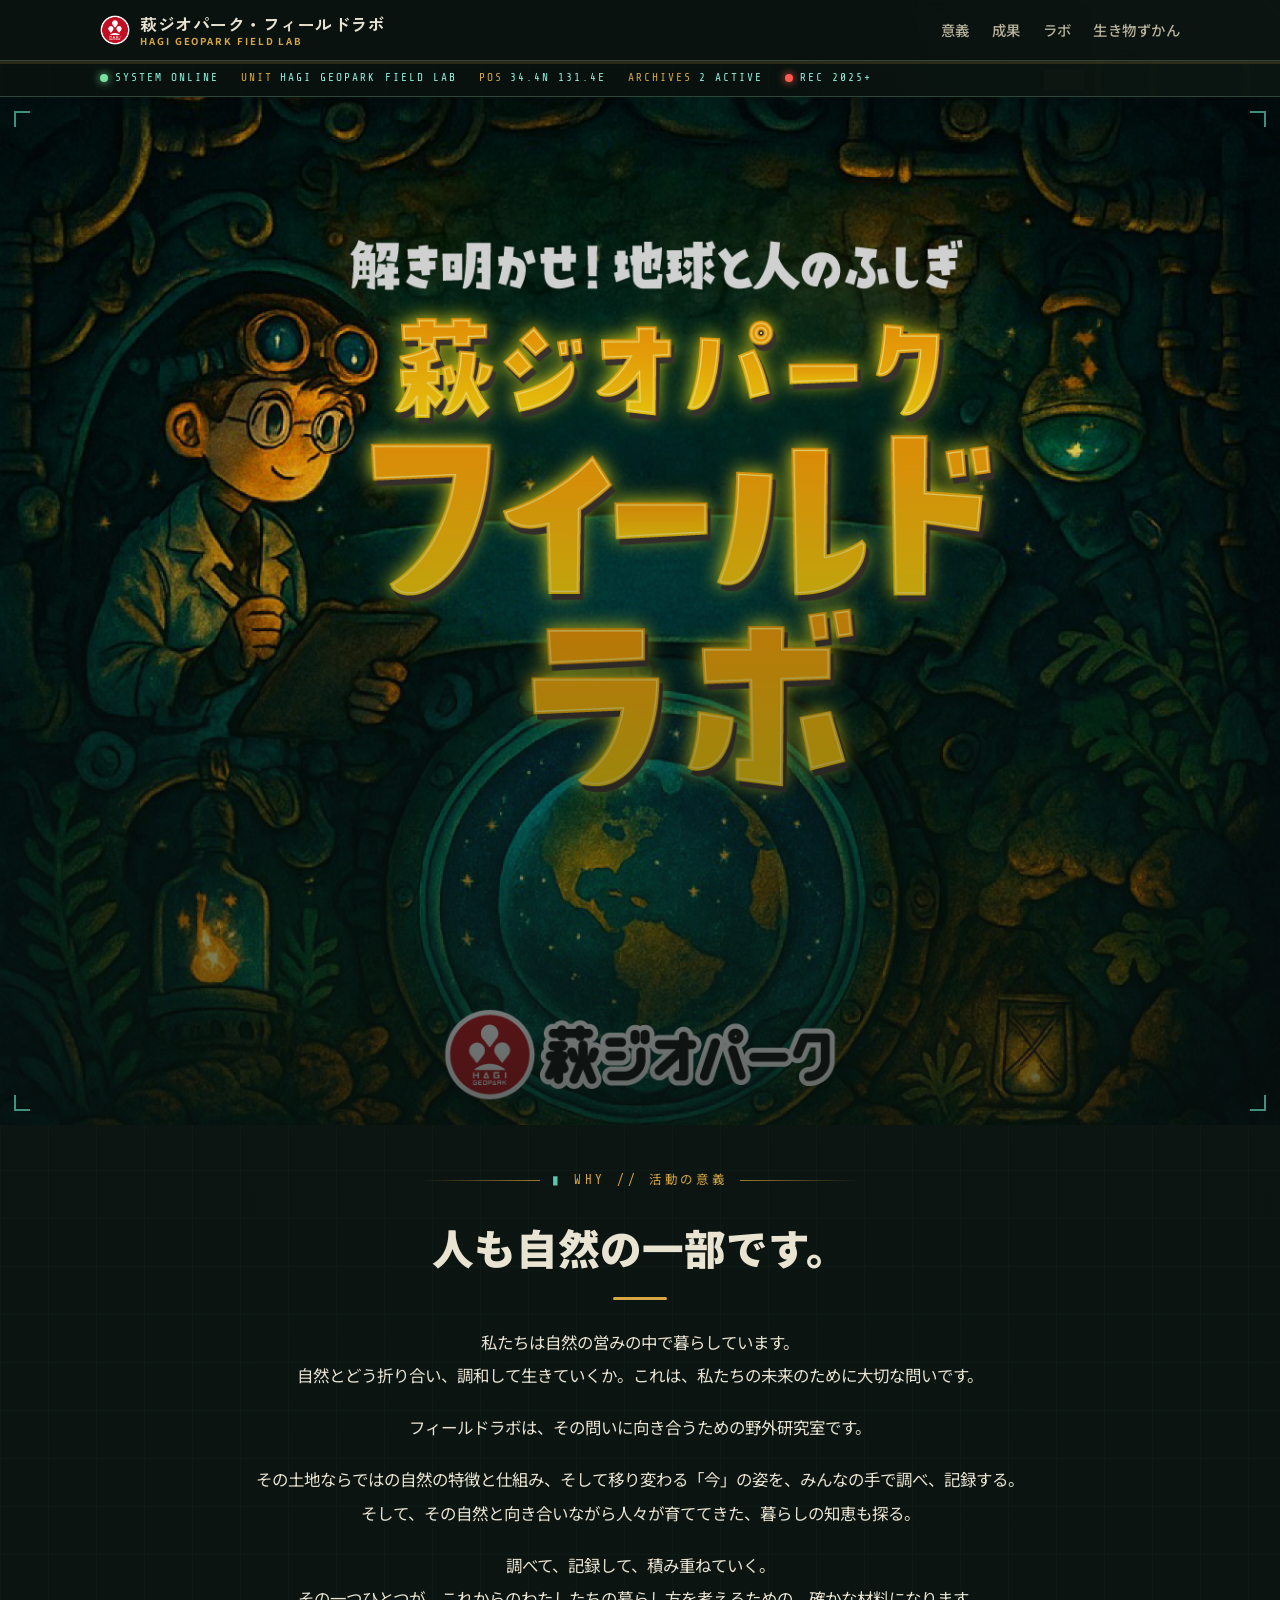
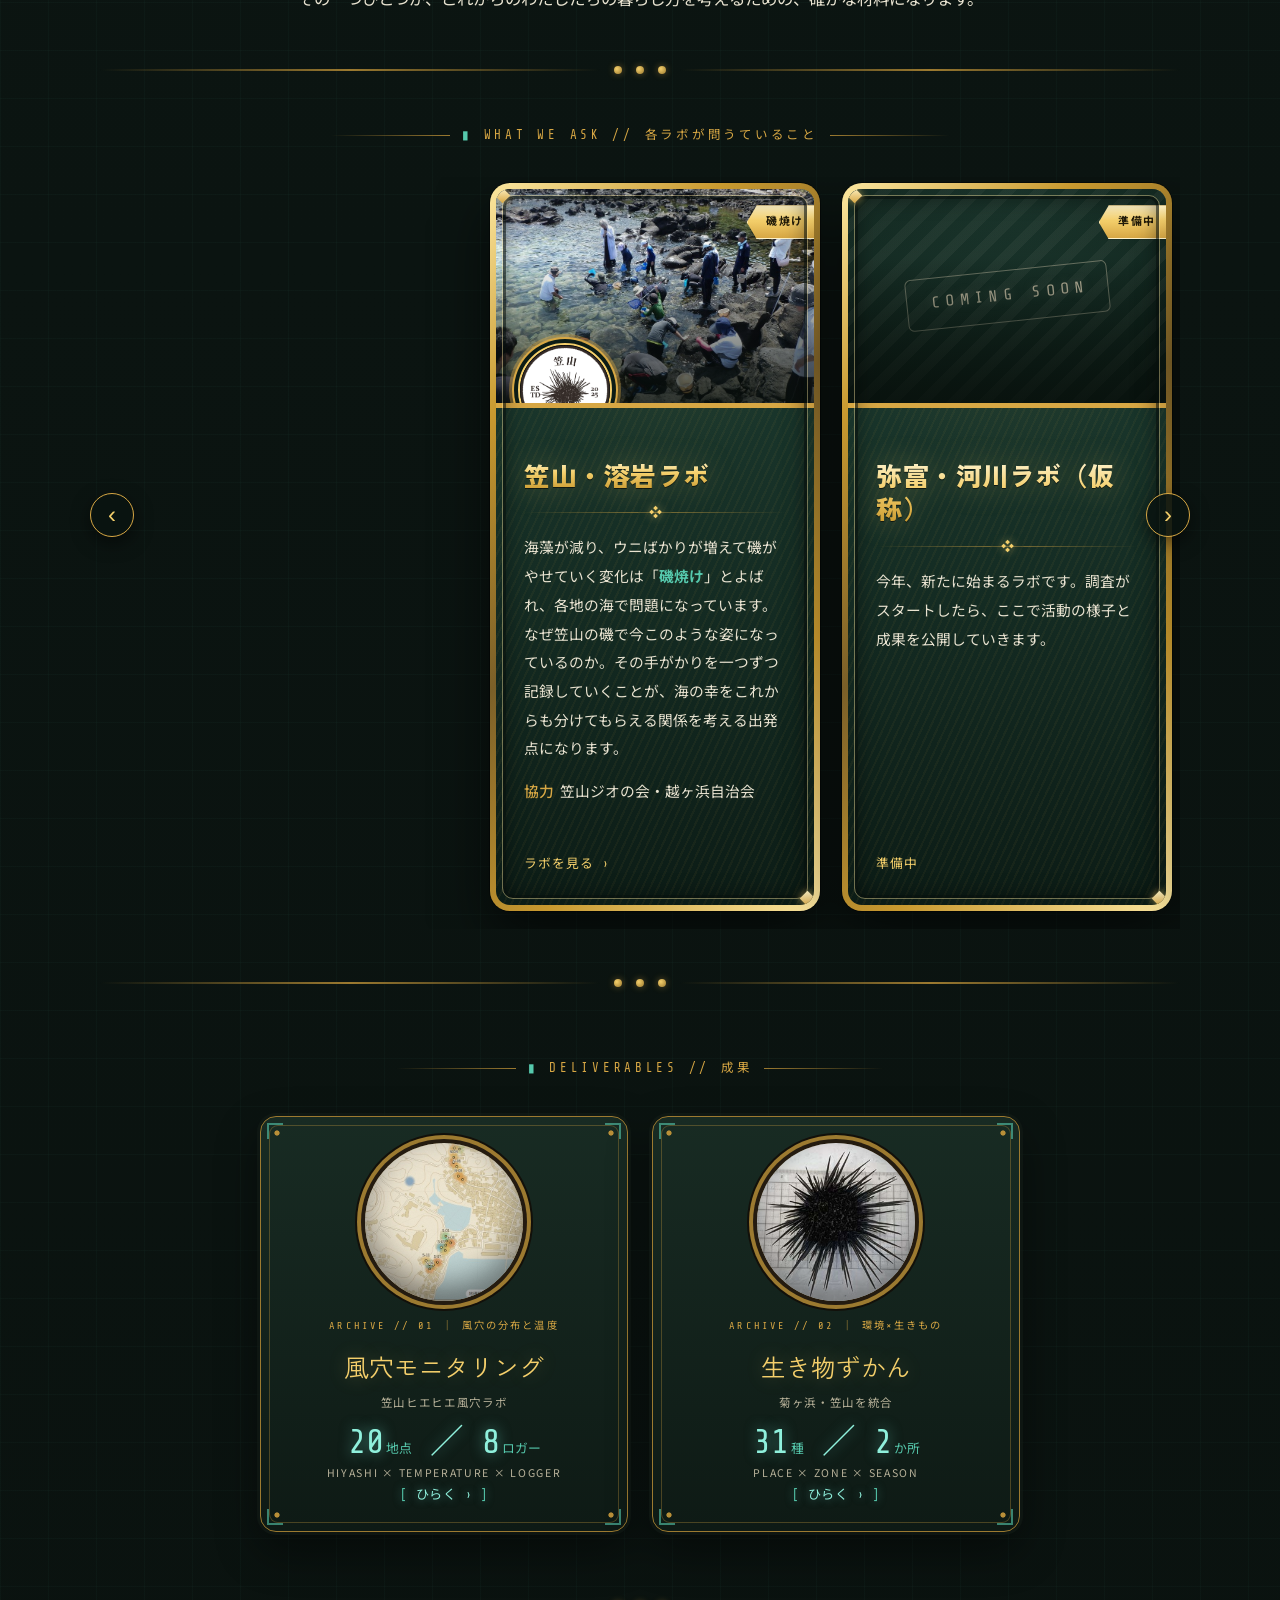
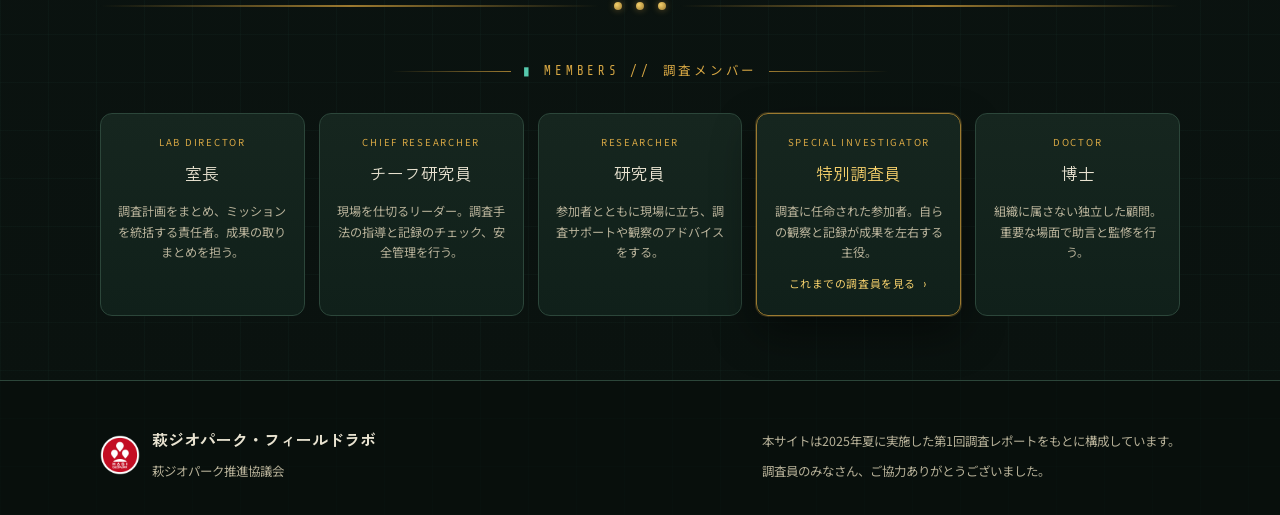
==== index.html @ 7d24ff29 "ラボカードをマウスドラッグでスワイプ可能に - pointerイベントでドラッグスクロール実装（タッチはネイティブのまま） - ドラッグ中はスナップを切りカーソルに追従、離すと近いカードに吸着 - ド" ====
<!DOCTYPE html>
<html lang="ja">
<head>
<meta charset="UTF-8">
<meta name="viewport" content="width=device-width, initial-scale=1">
<title>萩ジオパーク・フィールドラボ｜解き明かせ！地球と人のふしぎ</title>
<meta name="description" content="人も自然の一部。地域ごとの自然の特徴と仕組み、今の姿を、みんなの手で調べ記録する野外研究室です。風穴マップ、ロガーのモニタリンググラフ、菊ヶ浜と笠山を統合した生き物ずかんを公開しています。">
<link rel="icon" href="assets/img/logo_hggp.png">
<link rel="preconnect" href="https://fonts.googleapis.com">
<link rel="preconnect" href="https://fonts.gstatic.com" crossorigin>
<link href="https://fonts.googleapis.com/css2?family=Noto+Sans+JP:wght@400;500;700&family=Zen+Kaku+Gothic+New:wght@500;700;900&display=swap" rel="stylesheet">
<link rel="stylesheet" href="assets/css/style.css?v=11">
</head>
<body>

<!-- nav -->
<header class="nav">
  <div class="wrap nav__in">
    <a class="nav__brand" href="index.html">
      <img src="assets/img/logo_hggp.png" alt="萩ジオパーク">
      <span>萩ジオパーク・フィールドラボ<small>HAGI GEOPARK FIELD LAB</small></span>
    </a>
    <button class="nav__toggle" aria-label="メニュー">≡</button>
    <nav class="nav__links">
      <a href="#vision">意義</a>
      <a href="#deliverables">成果</a>
      <a href="#why-labs">ラボ</a>
      <a href="zukan.html">生き物ずかん</a>
    </nav>
  </div>
</header>

<div class="sysbar"><div class="wrap">
  <span class="f"><span class="led"></span><span class="v">SYSTEM ONLINE</span></span>
  <span class="f"><span class="k">UNIT</span><span class="v">HAGI GEOPARK FIELD LAB</span></span>
  <span class="f"><span class="k">POS</span><span class="v">34.4N 131.4E</span></span>
  <span class="f"><span class="k">ARCHIVES</span><span class="v">2 ACTIVE</span></span>
  <span class="f"><span class="led red"></span><span class="v">REC 2025+</span></span>
</div></div>

<!-- hero -->
<div class="hero">
  <img class="hero__img" src="assets/img/hero.jpg" alt="萩ジオパーク・フィールドラボ 解き明かせ！地球と人のふしぎ">
</div>

<!-- 活動意義 -->
<section id="vision" class="tight">
  <div class="wrap narrow center">
    <div class="kicker"><span>WHY // 活動の意義</span></div>
    <h2 class="vision-lead">人も自然の一部です。</h2>
    <div class="vision-body reveal">
      <p>私たちは自然の営みの中で暮らしています。<br>自然とどう折り合い、調和して生きていくか。これは、私たちの未来のために大切な問いです。</p>
      <p>フィールドラボは、その問いに向き合うための野外研究室です。</p>
      <p>その土地ならではの自然の特徴と仕組み、そして移り変わる「今」の姿を、みんなの手で調べ、記録する。<br>そして、その自然と向き合いながら人々が育ててきた、暮らしの知恵も探る。</p>
      <p>調べて、記録して、積み重ねていく。<br>その一つひとつが、これからのわたしたちの暮らし方を考えるための、確かな材料になります。</p>
    </div>
  </div>
</section>

<div class="wrap"><div class="rivets"><i></i><i></i><i></i></div></div>

<!-- 各ラボが問うていること -->
<section id="why-labs" class="tight">
  <div class="wrap center">
    <div class="kicker"><span>WHAT WE ASK // 各ラボが問うていること</span></div>
  </div>
  <div class="wrap" style="margin-top:30px">
    <div class="why-slider">
      <button class="why-slider__btn why-slider__btn--prev" type="button" aria-label="前のラボへ">‹</button>
      <div class="why-grid">

      <a class="why-card reveal" href="labs/fuketsu/">
        <span class="why-card__frame" aria-hidden="true"></span>
        <div class="why-card__ph"><img src="assets/img/zukan/fuketsu_survey.jpg" alt="越ヶ浜の集落を歩いて風穴を調べる調査員たち"><span class="why-card__ribbon">エネルギー</span><span class="why-card__emblem"><img src="assets/img/zukan/fuketsu_emblem.jpg" alt="" aria-hidden="true"></span></div>
        <div class="why-card__body">
          <div class="why-card__lab">笠山・風穴ラボ</div>
          <span class="why-card__rule" aria-hidden="true"></span>
          <p>機械や電気に頼れば便利ですが、この土地には、電気を使わずに涼をとってきた知恵が今も残っています。風穴の冷気をどう暮らしに生かせるか。それは、<b>エネルギーとの付き合い方</b>をこれから考えていくうえでの、小さなヒントになるかもしれません。</p>
          <div class="why-card__partners"><b>協力</b>笠山ジオの会・越ヶ浜自治会</div>
          <span class="why-card__go">ラボを見る ›</span>
        </div>
      </a>

      <a class="why-card reveal" href="labs/sunahama/">
        <span class="why-card__frame" aria-hidden="true"></span>
        <div class="why-card__ph"><img src="assets/img/zukan/sunahama_survey.jpg" alt="夕暮れの菊ヶ浜で生き物をさがす調査員たち"><span class="why-card__ribbon">砂浜の変化</span><span class="why-card__emblem"><img src="assets/img/zukan/sunahama_emblem.jpg" alt="" aria-hidden="true"></span></div>
        <div class="why-card__body">
          <div class="why-card__lab">菊ヶ浜・砂浜ラボ</div>
          <span class="why-card__rule" aria-hidden="true"></span>
          <p>全国の海辺では、<b>砂浜が少しずつやせていく</b>変化が知られています。その背景には、気候の変化だけでなく、川の上流の開発や土地の使い方など、大地と人の関わり方も関係しています。菊ヶ浜の「今」を記録しておくことは、これからの変化に気づき、この浜を未来に引きつぐための、確かな出発点になります。</p>
          <div class="why-card__partners"><b>協力</b>萩ジオツーリズム協会</div>
          <span class="why-card__go">ラボを見る ›</span>
        </div>
      </a>

      <a class="why-card reveal" href="labs/yougan/">
        <span class="why-card__frame" aria-hidden="true"></span>
        <div class="why-card__ph"><img src="assets/img/zukan/yougan_survey.jpg" alt="笠山・虎ヶ崎の溶岩の磯で生き物をさがす調査員たち"><span class="why-card__ribbon">磯焼け</span><span class="why-card__emblem"><img src="assets/img/zukan/yougan_emblem.jpg" alt="" aria-hidden="true"></span></div>
        <div class="why-card__body">
          <div class="why-card__lab">笠山・溶岩ラボ</div>
          <span class="why-card__rule" aria-hidden="true"></span>
          <p>海藻が減り、ウニばかりが増えて磯がやせていく変化は「<b>磯焼け</b>」とよばれ、各地の海で問題になっています。なぜ笠山の磯で今このような姿になっているのか。その手がかりを一つずつ記録していくことが、海の幸をこれからも分けてもらえる関係を考える出発点になります。</p>
          <div class="why-card__partners"><b>協力</b>笠山ジオの会・越ヶ浜自治会</div>
          <span class="why-card__go">ラボを見る ›</span>
        </div>
      </a>

      <div class="why-card why-card--soon reveal">
        <span class="why-card__frame" aria-hidden="true"></span>
        <div class="why-card__ph why-card__ph--soon"><span class="soon-mark">COMING SOON</span><span class="why-card__ribbon why-card__ribbon--soon">準備中</span></div>
        <div class="why-card__body">
          <div class="why-card__lab">弥富・河川ラボ（仮称）</div>
          <span class="why-card__rule" aria-hidden="true"></span>
          <p>今年、新たに始まるラボです。調査がスタートしたら、ここで活動の様子と成果を公開していきます。</p>
          <span class="why-card__go why-card__go--soon">準備中</span>
        </div>
      </div>

      <div class="why-card why-card--soon reveal">
        <span class="why-card__frame" aria-hidden="true"></span>
        <div class="why-card__ph why-card__ph--soon"><span class="soon-mark">COMING SOON</span><span class="why-card__ribbon why-card__ribbon--soon">準備中</span></div>
        <div class="why-card__body">
          <div class="why-card__lab">奈古・ウニラボ</div>
          <span class="why-card__rule" aria-hidden="true"></span>
          <p>今年、新たに始まるラボです。調査がスタートしたら、ここで活動の様子と成果を公開していきます。</p>
          <span class="why-card__go why-card__go--soon">準備中</span>
        </div>
      </div>

      </div>
      <button class="why-slider__btn why-slider__btn--next" type="button" aria-label="次のラボへ">›</button>
    </div>
  </div>
</section>

<div class="wrap"><div class="rivets"><i></i><i></i><i></i></div></div>

<!-- 成果（3つ） -->
<section id="deliverables">
  <div class="wrap center">
    <div class="kicker"><span>DELIVERABLES // 成果</span></div>
  </div>
  <div class="wrap" style="margin-top:36px">
    <div class="archive-grid">

      <a class="archive reveal" href="labs/fuketsu/index.html#maps">
        <div class="archive__ph"><div class="porthole porthole--riv"><img src="assets/img/zukan/fuketsu_map_thumb.jpg" alt="笠山・風穴モニタリング"></div></div>
        <div class="archive__tag">ARCHIVE // 01 ｜ 風穴の分布と温度</div>
        <div class="archive__title">風穴モニタリング</div>
        <div class="archive__type">笠山ヒエヒエ風穴ラボ</div>
        <div class="archive__readout">20<small>地点</small> ／ 8<small>ロガー</small></div>
        <div class="archive__unit">HIYASHI × TEMPERATURE × LOGGER</div>
        <span class="archive__go">ひらく ›</span>
      </a>

      <a class="archive reveal" href="zukan.html">
        <div class="archive__ph"><div class="porthole porthole--riv"><img src="assets/img/zukan/yougan_sp_murasakiuni.jpg" alt="生き物ずかん"></div></div>
        <div class="archive__tag">ARCHIVE // 02 ｜ 環境×生きもの</div>
        <div class="archive__title">生き物ずかん</div>
        <div class="archive__type">菊ヶ浜・笠山を統合</div>
        <div class="archive__readout">31<small>種</small> ／ 2<small>か所</small></div>
        <div class="archive__unit">PLACE × ZONE × SEASON</div>
        <span class="archive__go">ひらく ›</span>
      </a>

    </div>
  </div>
</section>

<div class="wrap"><div class="rivets"><i></i><i></i><i></i></div></div>

<!-- 調査メンバー -->
<section id="members" class="tight">
  <div class="wrap center">
    <div class="kicker"><span>MEMBERS // 調査メンバー</span></div>
  </div>
  <div class="wrap" style="margin-top:30px">
    <div class="role-grid">
      <div class="role reveal"><div class="role__en">Lab Director</div><div class="role__jp">室長</div><p class="role__desc">調査計画をまとめ、ミッションを統括する責任者。成果の取りまとめを担う。</p></div>
      <div class="role reveal"><div class="role__en">Chief Researcher</div><div class="role__jp">チーフ研究員</div><p class="role__desc">現場を仕切るリーダー。調査手法の指導と記録のチェック、安全管理を行う。</p></div>
      <div class="role reveal"><div class="role__en">Researcher</div><div class="role__jp">研究員</div><p class="role__desc">参加者とともに現場に立ち、調査サポートや観察のアドバイスをする。</p></div>
      <div class="role is-star reveal" id="roleStar" tabindex="0" role="button" aria-haspopup="dialog"><div class="role__en">Special Investigator</div><div class="role__jp">特別調査員</div><p class="role__desc">調査に任命された参加者。自らの観察と記録が成果を左右する主役。</p><span class="role__more">これまでの調査員を見る ›</span></div>
      <div class="role reveal"><div class="role__en">Doctor</div><div class="role__jp">博士</div><p class="role__desc">組織に属さない独立した顧問。重要な場面で助言と監修を行う。</p></div>
    </div>
  </div>
</section>

<!-- footer -->
<footer class="foot">
  <div class="wrap foot__in">
    <div class="foot__brand">
      <img src="assets/img/logo_hggp.png" alt="萩ジオパーク">
      <div>
        <b>萩ジオパーク・フィールドラボ</b><br>
        <small>萩ジオパーク推進協議会</small>
      </div>
    </div>
    <div>
      <small>
        本サイトは2025年夏に実施した第1回調査レポートをもとに構成しています。<br>
        調査員のみなさん、ご協力ありがとうございました。
      </small>
    </div>
  </div>
</footer>

<!-- これまでの特別調査員 -->
<div class="roster-modal" id="rosterModal" hidden>
  <div class="roster-modal__box" role="dialog" aria-label="これまでの特別調査員">
    <button class="roster-modal__x" aria-label="閉じる">&times;</button>
    <div class="roster-modal__head">
      <div class="roster-modal__eyebrow">SPECIAL INVESTIGATORS</div>
      <h3>これまでの特別調査員</h3>
      <p>現場で手を動かし、自分の目で記録をつくってくれたみなさんです。</p>
    </div>
    <div class="roster-modal__body">
      <div class="rgrp">
        <div class="rgrp__t">菊ヶ浜・砂浜ラボ<span>2025.7.26</span></div>
        <p>中村寛恵・中村進二・中村怜愛・中村美翔・藤原由紀・藤原壮啓・村田沙織・村田紬・荒川薫・荒川宗史朗</p>
      </div>
      <div class="rgrp">
        <div class="rgrp__t">笠山・溶岩ラボ<span>2025.8.3</span></div>
        <p>田中豊・田中かおり・田中陸都・吉光宣文・吉光則文・新宅洋平・新宅佑晟・稲倉優衣・稲倉晴香・福井美穂・福井結月・村木勝善・村木羽澄・三戸達・三戸彩生</p>
      </div>
      <div class="rgrp">
        <div class="rgrp__t">笠山・風穴ラボ<span>2025.8.9</span></div>
        <p>綿部新・綿部未央・前田杏子・前田侑花・六車絵美・六車玄丞・六車慶士・八波敬子・八波杏奈・井本貴子・近下由佳・鈴木良博</p>
      </div>
      <p class="roster-modal__note">敬称略 ／ のべ37名</p>
    </div>
  </div>
</div>

<script src="assets/js/main.js?v=12"></script>
</body>
</html>
---- assets/css/style.css ----
/* =========================================================
   萩ジオパーク・フィールドラボ  design system
   二層構造: 暗い緑青のスチームパンク外殻 × 明るい野帳のデータ面
   ========================================================= */

@import url('https://fonts.googleapis.com/css2?family=Share+Tech+Mono&family=Zen+Kaku+Gothic+New:wght@500;700;900&display=swap');

:root{
  /* shell (dark, atmosphere) */
  --ink:        #0c1613;
  --ink-2:      #10201a;
  --panel:      #16261f;
  --panel-2:    #1d3229;
  --line:       #2c463a;
  --teal:       #2f8d78;
  --teal-glow:  #56c9ad;

  /* brass / gold */
  --brass:      #d7a744;
  --brass-hi:   #f4cf6b;
  --brass-dim:  #9c7a30;

  /* parchment (data surfaces) */
  --paper:      #f4ecd6;
  --paper-2:    #efe4c8;
  --paper-line: #ddceac;
  --paper-ink:  #302a20;
  --paper-sub:  #6a5f47;

  /* brand */
  --red:        #c30d23;

  /* text on dark */
  --fg:         #e9e3d1;
  --fg-dim:     #b7b199;

  --maxw: 1080px;
  --radius: 14px;
  --shadow: 0 18px 44px rgba(0,0,0,.45);

  /* 明朝は使わない（固い印象になるため全面禁止）。見出しもゴシックで統一 */
  --serif: "Zen Kaku Gothic New", "Noto Sans JP", sans-serif;
  --sans:  "Noto Sans JP", system-ui, sans-serif;
  --mono:  "Share Tech Mono", "Noto Sans JP", monospace;

  /* phosphor / instrument glow */
  --cyan:      #56c9ad;
  --cyan-hi:   #8ff0dc;
  --cyan-glow: rgba(111,230,214,.55);
  --brass-line:#6a5426;
}

*{ box-sizing:border-box; }
html{ scroll-behavior:smooth; -webkit-text-size-adjust:100%; }
body{
  margin:0;
  font-family:var(--sans);
  color:var(--fg);
  line-height:1.85;
  position:relative;
  background:
    radial-gradient(1200px 700px at 15% -10%, #1a3128 0%, transparent 60%),
    radial-gradient(1000px 600px at 100% 0%, #14261e 0%, transparent 55%),
    repeating-linear-gradient(0deg,  rgba(86,201,173,.03) 0 1px, transparent 1px 48px),
    repeating-linear-gradient(90deg, rgba(86,201,173,.03) 0 1px, transparent 1px 48px),
    linear-gradient(180deg, #0c1613 0%, #0a120f 100%);
  min-height:100vh;
}
/* vignette (behind content) */
body::before{
  content:""; position:fixed; inset:0; z-index:-1; pointer-events:none;
  background:radial-gradient(120% 90% at 50% 38%, transparent 56%, rgba(4,8,6,.62) 100%);
}
/* faint engraved gear, top-right */
body::after{
  content:""; position:fixed; top:-90px; right:-90px; width:340px; height:340px; z-index:-1; pointer-events:none;
  opacity:.06;
  background:url("data:image/svg+xml;utf8,<svg xmlns='http://www.w3.org/2000/svg' viewBox='0 0 100 100'><g fill='none' stroke='%23d7a744' stroke-width='2'><circle cx='50' cy='50' r='30'/><circle cx='50' cy='50' r='14'/></g><g fill='%23d7a744'><rect x='47' y='4' width='6' height='12'/><rect x='47' y='84' width='6' height='12'/><rect x='4' y='47' width='12' height='6'/><rect x='84' y='47' width='12' height='6'/><rect x='16' y='16' width='6' height='12' transform='rotate(45 19 22)'/><rect x='78' y='72' width='6' height='12' transform='rotate(45 81 78)'/><rect x='72' y='16' width='6' height='12' transform='rotate(-45 75 22)'/><rect x='16' y='72' width='6' height='12' transform='rotate(-45 19 78)'/></g></svg>") no-repeat center/contain;
}
img{ max-width:100%; height:auto; display:block; }
a{ color:var(--brass-hi); text-decoration:none; }
a:hover{ color:var(--brass); }

.wrap{ width:min(100% - 40px, var(--maxw)); margin-inline:auto; }
.narrow{ --maxw:820px; }

/* ---------- brass rule / motif ---------- */
.rule{
  height:2px; border:0; margin:0;
  background:linear-gradient(90deg, transparent, var(--brass-dim), var(--brass), var(--brass-dim), transparent);
  opacity:.6;
}

/* ================= top nav ================= */
.nav{
  position:sticky; top:0; z-index:50;
  background:rgba(10,18,15,.82);
  backdrop-filter:blur(9px);
  border-bottom:1px solid var(--line);
  box-shadow:0 3px 0 rgba(215,167,68,.16);
}
.nav__in{ display:flex; align-items:center; gap:16px; height:60px; }
.nav__brand{ display:flex; align-items:center; gap:10px; font-family:var(--serif); font-weight:700; color:var(--fg);
  letter-spacing:.03em; font-size:clamp(.9rem,3vw,1.06rem); line-height:1.25; }
.nav__brand img{ height:30px; width:auto; flex:none; }
.nav__brand small{ display:block; font-size:.6rem; letter-spacing:.2em; color:var(--brass); font-family:var(--sans); }
@media (max-width:420px){ .nav__brand small{ display:none; } }
.nav__links{ margin-left:auto; display:flex; gap:22px; align-items:center; }
.nav__links a{ color:var(--fg-dim); font-size:.9rem; font-weight:500; letter-spacing:.03em; }
.nav__links a:hover{ color:var(--brass-hi); }
.nav__toggle{ display:none; margin-left:auto; background:none; border:1px solid var(--line); color:var(--fg); border-radius:8px; padding:6px 10px; font-size:1.1rem; cursor:pointer; }

@media (max-width:760px){
  .nav__toggle{ display:block; }
  .nav__links{
    position:absolute; top:60px; left:0; right:0;
    flex-direction:column; gap:0; align-items:stretch;
    background:rgba(10,18,15,.97); border-bottom:1px solid var(--line);
    max-height:0; overflow:hidden; transition:max-height .3s ease;
  }
  .nav__links.open{ max-height:340px; }
  .nav__links a{ padding:13px 20px; border-top:1px solid var(--line); }
}

/* ================= hero (top) ================= */
.hero{ position:relative; overflow:hidden; }
.hero__img{ width:100%; height:auto; display:block; filter:saturate(1.05); }
.hero::after{
  content:""; position:absolute; inset:0;
  background:linear-gradient(180deg, rgba(8,16,13,.10) 30%, rgba(8,16,13,.65) 100%);
  pointer-events:none;
}
.hero__cap{
  position:absolute; left:0; right:0; bottom:18px; text-align:center; z-index:2;
  font-family:var(--serif); color:var(--brass-hi); letter-spacing:.14em;
  text-shadow:0 2px 12px rgba(0,0,0,.8); font-size:clamp(.8rem,2.4vw,1.15rem);
}

/* ================= section ================= */
section{ padding:64px 0; }
section.tight{ padding:44px 0; }
.eyebrow{
  display:inline-block; font-size:.72rem; letter-spacing:.32em; color:var(--brass);
  border:1px solid var(--brass-dim); border-radius:30px; padding:5px 16px; margin-bottom:18px;
  text-transform:uppercase;
}
h1,h2,h3,h4{ font-family:var(--serif); font-weight:700; line-height:1.4; }
.sec-title{
  font-size:clamp(1.5rem,4vw,2.3rem); margin:0 0 8px; color:var(--fg);
  letter-spacing:.03em;
}
.sec-title .accent{ color:var(--brass-hi); text-shadow:0 0 22px rgba(244,207,107,.35); }
.sec-lead{ color:var(--fg-dim); max-width:62ch; margin:0 auto 6px; }
.center{ text-align:center; }
.center .sec-lead{ margin-inline:auto; }

/* glowing lantern bullet before section titles */
.kicker{ display:flex; align-items:center; gap:12px; justify-content:center; margin-bottom:26px; }
.kicker::before,.kicker::after{ content:""; height:1px; width:min(120px,18vw); background:linear-gradient(90deg,transparent,var(--brass-dim)); }
.kicker::after{ background:linear-gradient(90deg,var(--brass-dim),transparent); }
.kicker span{ color:var(--brass); font-size:.78rem; letter-spacing:.3em; }

/* ================= prose (dark) ================= */
.prose p{ margin:0 0 1.1em; color:var(--fg); }
.prose .lead{ font-size:1.12rem; color:#f0ead9; }

/* ================= lab cards (top) ================= */
.lab-grid{ display:grid; grid-template-columns:repeat(3,1fr); gap:24px; }
@media (max-width:820px){ .lab-grid{ grid-template-columns:1fr; max-width:460px; margin-inline:auto; } }
.lab-card{
  position:relative; display:block; border-radius:var(--radius); overflow:hidden;
  background:var(--panel); border:1px solid var(--line);
  box-shadow:var(--shadow); transition:transform .25s, border-color .25s;
}
.lab-card:hover{ transform:translateY(-6px); border-color:var(--brass-dim); }
.lab-card__ph{ aspect-ratio:16/10; overflow:hidden; }
.lab-card__ph img{ width:100%; height:100%; object-fit:cover; transition:transform .5s; }
.lab-card:hover .lab-card__ph img{ transform:scale(1.06); }
.lab-card__body{ padding:18px 20px 22px; }
.lab-card__tag{ font-size:.68rem; letter-spacing:.2em; color:var(--brass); }
.lab-card__title{ font-family:var(--serif); font-weight:700; font-size:1.5rem; color:var(--fg); margin:0 0 8px; line-height:1.35; }
.lab-card__hook{ font-size:.9rem; color:var(--fg-dim); margin:0 0 14px; min-height:2.6em; }
.lab-card__meta{ display:flex; flex-wrap:wrap; gap:8px; font-size:.72rem; color:var(--fg-dim); }
.lab-card__meta b{ color:var(--teal-glow); font-weight:600; }
.lab-card__go{ margin-top:14px; font-size:.85rem; color:var(--brass-hi); }
.badge-live{ display:inline-block; background:var(--red); color:#fff; font-size:.62rem; letter-spacing:.12em; padding:2px 8px; border-radius:20px; vertical-align:middle; margin-left:6px; }

/* ================= role cards ================= */
.role-grid{ display:grid; grid-template-columns:repeat(5,1fr); gap:14px; }
@media (max-width:900px){ .role-grid{ grid-template-columns:repeat(2,1fr); } }
.role{
  background:linear-gradient(180deg,var(--panel),var(--ink-2));
  border:1px solid var(--line); border-radius:12px; padding:20px 14px; text-align:center;
}
.role__en{ font-size:.6rem; letter-spacing:.18em; color:var(--brass); text-transform:uppercase; }
.role__jp{ font-family:var(--serif); font-size:1.05rem; color:var(--fg); margin:6px 0 8px; }
.role__desc{ font-size:.76rem; color:var(--fg-dim); line-height:1.7; }
.role.is-star{ border-color:var(--brass-dim); box-shadow:0 0 0 1px rgba(215,167,68,.22), var(--shadow); }
.role.is-star .role__jp{ color:var(--brass-hi); }

/* ================= flow steps ================= */
.flow{ display:flex; flex-wrap:wrap; gap:12px; justify-content:center; align-items:stretch; }
.flow__step{ flex:1 1 180px; max-width:220px; background:var(--panel); border:1px solid var(--line); border-radius:12px; padding:16px; text-align:center; position:relative; }
.flow__n{ font-family:var(--serif); color:var(--brass); font-size:.8rem; letter-spacing:.2em; }
.flow__t{ font-family:var(--serif); color:var(--fg); font-size:1.05rem; margin:4px 0 6px; }
.flow__d{ font-size:.76rem; color:var(--fg-dim); }
.flow__step:not(:last-child)::after{ content:"\203A"; position:absolute; right:-11px; top:50%; transform:translateY(-50%); color:var(--brass-dim); font-size:1.4rem; }
@media (max-width:820px){ .flow__step:not(:last-child)::after{ content:""; } }

/* ================= stats ================= */
.stats{ display:grid; grid-template-columns:repeat(3,1fr); gap:18px; }
@media (max-width:760px){ .stats{ grid-template-columns:1fr; max-width:420px; margin-inline:auto; } }
.stat{ background:var(--panel); border:1px solid var(--line); border-left:3px solid var(--brass); border-radius:12px; padding:20px 22px; }
.stat__lab{ font-size:.78rem; color:var(--brass); letter-spacing:.05em; }
.stat__big{ font-family:var(--serif); font-size:2rem; color:var(--fg); margin:4px 0; }
.stat__big small{ font-size:.9rem; color:var(--fg-dim); }
.stat__note{ font-size:.8rem; color:var(--fg-dim); }

/* =========================================================
   LAB PAGE  (parchment data surfaces)
   ========================================================= */

.lab-hero{ position:relative; padding:0; }
.lab-hero__ph{ height:clamp(220px,42vw,420px); overflow:hidden; position:relative; }
.lab-hero__ph img{ width:100%; height:100%; object-fit:cover; }
.lab-hero__ph::after{ content:""; position:absolute; inset:0; background:linear-gradient(180deg,rgba(8,16,13,.28),rgba(8,16,13,.82)); }
.lab-hero__cap{ position:absolute; left:0; right:0; bottom:0; z-index:2; padding:28px 0 30px; }
.lab-hero__tag{ font-size:.72rem; letter-spacing:.24em; color:var(--brass); }
.lab-hero__title{ font-size:clamp(1.7rem,5vw,3rem); color:#fff; margin:8px 0 6px; text-shadow:0 3px 18px rgba(0,0,0,.7); }
.lab-hero__lead{ color:var(--fg); max-width:60ch; }
.lab-hero__partners{ margin:6px 0 0; font-size:1rem; color:var(--fg); text-shadow:0 2px 10px rgba(0,0,0,.7); }
.lab-hero__partners b{ font-weight:500; color:var(--brass-hi); margin-right:6px; }

/* parchment panel */
.panel{
  background:linear-gradient(180deg,var(--paper),#efe4c8);
  color:var(--paper-ink);
  border-radius:var(--radius);
  border:1px solid #cbb98d;
  box-shadow:var(--shadow), inset 0 0 0 1px rgba(255,255,255,.35);
  padding:30px clamp(20px,4vw,42px);
}
.panel h2,.panel h3,.panel h4{ color:#2a2418; }
.panel .panel-title{
  font-size:1.4rem; margin:0 0 4px; position:relative; display:inline-block;
}
.panel .panel-title::after{
  content:""; display:block; height:6px; margin-top:4px;
  background:url("data:image/svg+xml;utf8,<svg xmlns='http://www.w3.org/2000/svg' width='120' height='6'><path d='M0 3 Q10 0 20 3 T40 3 T60 3 T80 3 T100 3 T120 3' fill='none' stroke='%23c30d23' stroke-width='2'/></svg>") repeat-x left center;
  opacity:.7;
}
.panel p{ color:#38311f; }
.panel-sub{ color:var(--paper-sub); font-size:.82rem; letter-spacing:.04em; }
.lab-section{ padding:34px 0; }
.lab-section > .wrap > .panel{ margin-top:0; }
.section-head{ margin-bottom:18px; text-align:center; }
.section-head .n{ font-family:var(--serif); color:var(--brass); font-size:.8rem; letter-spacing:.2em; }
.section-head h2{ color:var(--fg); font-size:clamp(1.3rem,3.4vw,1.9rem); margin:4px 0 0; }

/* 調査概要 dl */
.meta{ display:grid; grid-template-columns:auto 1fr; gap:0; }
.meta > dt{ font-weight:700; color:#2a2418; padding:11px 18px 11px 0; border-bottom:1px dashed var(--paper-line); white-space:nowrap; }
.meta > dd{ margin:0; padding:11px 0; border-bottom:1px dashed var(--paper-line); color:#38311f; }
.meta > dd:last-of-type,.meta > dt:last-of-type{ border-bottom:0; }
.roster{ display:flex; flex-wrap:wrap; gap:6px 10px; }
.roster .r{ font-size:.85rem; }
.roster .role-pill{ display:inline-block; font-size:.66rem; letter-spacing:.08em; background:#2a2418; color:var(--paper); border-radius:20px; padding:1px 9px; margin-right:5px; }
.roster .role-pill.star{ background:var(--red); }

/* gallery */
.gallery{ display:grid; grid-template-columns:repeat(4,1fr); gap:10px; }
@media (max-width:820px){ .gallery{ grid-template-columns:repeat(2,1fr); } }
.gallery img{ width:100%; aspect-ratio:4/3; object-fit:cover; border-radius:9px; border:2px solid rgba(255,255,255,.06); cursor:pointer; transition:transform .25s, border-color .25s; }
.gallery img:hover{ transform:scale(1.03); border-color:var(--brass); }

.figure{ margin:0; }
.figure img{ width:100%; border-radius:12px; border:1px solid var(--line); background:#0d1a15; }
.figure figcaption{ font-size:.8rem; color:var(--fg-dim); margin-top:8px; text-align:center; }
.figure--paper img{ border-color:#cbb98d; }
.two-col{ display:grid; grid-template-columns:1fr 1fr; gap:22px; align-items:start; }
@media (max-width:760px){ .two-col{ grid-template-columns:1fr; } }

/* ================= zone strip (SVG diagram + cards) ================= */
.zones{ display:grid; gap:14px; grid-template-columns:repeat(var(--zc,4),1fr); }
@media (max-width:820px){ .zones{ grid-template-columns:repeat(2,1fr); } }
@media (max-width:480px){ .zones{ grid-template-columns:1fr; } }
.zone{ border-radius:12px; padding:14px; color:#fff; border:1px solid rgba(255,255,255,.12); }
.zone h4{ margin:0 0 2px; font-size:1.05rem; }
.zone .z-sub{ font-size:.72rem; opacity:.9; }
.zone ul{ margin:8px 0 0; padding-left:18px; font-size:.8rem; line-height:1.6; }
.zone img{ border-radius:8px; margin-top:10px; height:104px; object-fit:cover; width:100%; }
.z-sara{ background:linear-gradient(160deg,#c98b3a,#a96e28); }
.z-kata{ background:linear-gradient(160deg,#cf5b3a,#a83f26); }
.z-shaba{ background:linear-gradient(160deg,#e0902f,#b96f1e); }
.z-boko{ background:linear-gradient(160deg,#2f8fb0,#1f6f8c); }
.z-gotsu{ background:linear-gradient(160deg,#c08a2e,#9c6f24); }
.z-chap{ background:linear-gradient(160deg,#2f8d78,#246e5e); }
.z-buku{ background:linear-gradient(160deg,#3f7fa8,#2f6486); }

/* ================= data table ================= */
.table-scroll{ overflow-x:auto; -webkit-overflow-scrolling:touch; border-radius:10px; }
table.data{ width:100%; border-collapse:collapse; font-size:.82rem; background:var(--paper); color:var(--paper-ink); min-width:520px; }
table.data caption{ text-align:left; font-weight:700; color:#2a2418; padding:0 0 8px; }
table.data th,table.data td{ padding:8px 12px; border-bottom:1px solid var(--paper-line); text-align:left; }
table.data thead th{ background:#2a2418; color:var(--paper); font-weight:600; position:sticky; top:0; }
table.data tbody tr:nth-child(even){ background:#efe4c7; }
table.data td.num{ text-align:right; font-variant-numeric:tabular-nums; }
table.data tr.hot td{ color:#a5341c; font-weight:700; }
table.data tr.cold td{ color:#1c6f8c; font-weight:700; }
.zonecell{ background:#2a2418 !important; color:var(--paper) !important; font-weight:700; vertical-align:middle; }

/* ================= bar chart (CSS) ================= */
.chart{ background:var(--paper); border-radius:12px; padding:22px 18px 14px; border:1px solid #cbb98d; }
.chart h4{ color:#2a2418; margin:0 0 14px; font-size:1rem; }
.bars{ display:flex; align-items:flex-end; gap:6px; height:230px; padding-left:34px; position:relative; }
.bars::before,.bars .axis{ }
.bar{ flex:1; display:flex; flex-direction:column; justify-content:flex-end; align-items:center; height:100%; position:relative; }
.bar .col{ width:76%; border-radius:4px 4px 0 0; background:#9a9385; position:relative; transition:height .8s ease; }
.bar.is-cold .col{ background:linear-gradient(180deg,#39a0c4,#1f6f8c); }
.bar .v{ position:absolute; top:-18px; left:50%; transform:translateX(-50%); font-size:.62rem; color:#2a2418; font-variant-numeric:tabular-nums; }
.bar .x{ margin-top:6px; font-size:.58rem; color:var(--paper-sub); writing-mode:vertical-rl; white-space:nowrap; height:44px; }
.chart .yaxis{ position:absolute; left:0; }
.chart-legend{ display:flex; gap:16px; font-size:.72rem; color:#4a4130; margin-top:12px; flex-wrap:wrap; }
.chart-legend i{ display:inline-block; width:12px; height:12px; border-radius:3px; margin-right:5px; vertical-align:-1px; }
.lg-cold{ background:linear-gradient(180deg,#39a0c4,#1f6f8c); }
.lg-norm{ background:#9a9385; }

/* ================= zukan (species) ================= */
.zukan{ display:grid; grid-template-columns:repeat(auto-fill,minmax(196px,1fr)); gap:12px; }
@media (max-width:480px){ .zukan{ grid-template-columns:repeat(2,1fr); } }
.sp{
  background:var(--paper); border-radius:12px; overflow:hidden;
  border:1px solid #cbb98d; box-shadow:var(--shadow); display:flex; flex-direction:column;
}
.sp__ph{ aspect-ratio:4/3; background:#0d1a15; overflow:hidden; position:relative; }
.sp__ph img{ width:100%; height:100%; object-fit:cover; cursor:pointer; }
.sp__ph.noimg{ display:flex; align-items:center; justify-content:center; color:#8a7f63; font-size:.8rem; background:#e7dcc0; }
.sp__ph .count{ position:absolute; right:8px; bottom:8px; background:rgba(42,36,24,.86); color:var(--paper); font-size:.66rem; padding:2px 9px; border-radius:20px; }
.sp__body{ padding:12px 14px 14px; }
.sp__jp{ font-family:var(--serif); font-size:1.12rem; color:#2a2418; line-height:1.3; }
.sp__kanji{ font-size:.72rem; color:var(--paper-sub); letter-spacing:.14em; margin-left:2px; }
.sp__sci{ font-style:italic; font-size:.78rem; color:#7a5a2a; margin:2px 0 6px; }
.sp__tax{ font-size:.66rem; color:var(--paper-sub); border-top:1px dashed var(--paper-line); padding-top:7px; margin-top:2px; line-height:1.6; }
.sp__facts{ list-style:none; margin:8px 0 0; padding:0; font-size:.75rem; color:#38311f; }
.sp__facts li{ display:flex; gap:6px; padding:1px 0; }
.sp__facts b{ color:#6a5f47; font-weight:600; min-width:3.6em; }
.zone-label{ grid-column:1/-1; display:flex; align-items:center; gap:10px; margin:8px 0 -4px; }
.zone-label .chip{ color:#fff; font-size:.78rem; padding:4px 14px; border-radius:20px; font-family:var(--serif); }
.zone-label small{ color:var(--fg-dim); font-size:.76rem; }

/* consideration / comment block */
.comment{ border-left:4px solid var(--brass); padding:4px 0 4px 20px; }
.comment .sign{ text-align:right; font-family:var(--serif); color:#2a2418; margin-top:10px; }
.social-hint{
  background:linear-gradient(180deg,#1c3a30,#152a23); border:1px solid var(--line);
  border-left:3px solid var(--teal); border-radius:12px; padding:20px 24px; color:var(--fg);
}
.social-hint b{ color:var(--teal-glow); }

/* ================= footer ================= */
.foot{ border-top:1px solid var(--line); background:rgba(8,14,11,.6); padding:44px 0 30px; margin-top:20px; }
.foot__in{ display:flex; flex-wrap:wrap; gap:24px; align-items:center; justify-content:space-between; }
.foot__brand{ display:flex; align-items:center; gap:12px; }
.foot__brand img{ height:40px; }
.foot__brand b{ font-family:var(--serif); color:var(--fg); }
.foot small{ color:var(--fg-dim); font-size:.78rem; line-height:1.8; }
.foot a{ color:var(--brass); }
.backlink{ color:var(--brass-hi); font-size:.86rem; }

/* ================= lightbox ================= */
.lb{ position:fixed; inset:0; z-index:100; background:rgba(6,10,8,.9); display:none; align-items:center; justify-content:center; padding:24px; }
.lb.open{ display:flex; }
.lb img{ max-width:94vw; max-height:90vh; border-radius:8px; box-shadow:0 20px 60px rgba(0,0,0,.6); }
.lb__x{ position:absolute; top:18px; right:24px; color:#fff; font-size:2rem; cursor:pointer; background:none; border:0; }

/* reveal */
.reveal{ opacity:0; transform:translateY(22px); transition:opacity .7s ease, transform .7s ease; }
.reveal.in{ opacity:1; transform:none; }

/* ================= breadcrumb ================= */
.crumbs{ font-size:.8rem; color:var(--fg-dim); padding:14px 0 0; }
.crumbs a{ color:var(--brass); }
.crumbs span{ color:var(--fg); }

/* ================= hub: deliverable feature card ================= */
.deliver-card{
  display:grid; grid-template-columns:1.1fr 1fr; gap:0; overflow:hidden;
  border-radius:var(--radius); border:1px solid var(--brass-dim);
  background:linear-gradient(180deg,var(--panel),var(--ink-2));
  box-shadow:var(--shadow); text-decoration:none;
}
@media (max-width:720px){ .deliver-card{ grid-template-columns:1fr; } }
.deliver-card__ph{ position:relative; min-height:220px; overflow:hidden; }
.deliver-card__ph img{ width:100%; height:100%; object-fit:cover; }
.deliver-card__body{ padding:26px clamp(20px,4vw,34px); }
.deliver-card__kicker{ font-size:.7rem; letter-spacing:.24em; color:var(--brass); }
.deliver-card__title{ font-family:var(--serif); font-size:clamp(1.5rem,4vw,2.2rem); color:var(--brass-hi); margin:8px 0 6px; text-shadow:0 0 22px rgba(244,207,107,.28); }
.deliver-card__desc{ color:var(--fg-dim); font-size:.92rem; margin:0 0 16px; }
.deliver-card__go{ display:inline-block; margin-top:6px; color:var(--brass-hi); font-weight:600; }
.deliver-card:hover .deliver-card__ph img{ transform:scale(1.05); transition:transform .5s; }

/* status strip (収録状況) */
.status{ display:flex; flex-wrap:wrap; gap:10px 26px; margin:14px 0 0; }
.status .s{ }
.status .s b{ display:block; font-family:var(--serif); font-size:1.5rem; color:var(--brass-hi); line-height:1.2; }
.status .s span{ font-size:.72rem; color:var(--fg-dim); letter-spacing:.05em; }

/* report list */
.report-list{ display:flex; flex-direction:column; gap:12px; }
.report-item{
  display:flex; align-items:center; gap:16px; text-decoration:none;
  background:var(--panel); border:1px solid var(--line); border-radius:12px;
  padding:16px 20px; transition:border-color .25s, transform .2s;
}
.report-item:hover{ border-color:var(--brass-dim); transform:translateX(4px); }
.report-item__no{ font-family:var(--serif); font-weight:700; color:var(--brass-hi); font-size:1.15rem; min-width:56px; }
.report-item__body{ flex:1; }
.report-item__t{ color:var(--fg); font-weight:600; }
.report-item__d{ font-size:.78rem; color:var(--fg-dim); }
.report-item__go{ color:var(--brass); }
.report-upcoming{ font-size:.82rem; color:var(--fg-dim); padding:12px 20px; border:1px dashed var(--line); border-radius:12px; text-align:center; }

/* deliverable page note */
.note{
  background:linear-gradient(180deg,#25321d,#1b2616); border:1px solid var(--line);
  border-left:3px solid var(--brass); border-radius:12px; padding:16px 22px; color:var(--fg); font-size:.9rem;
}
.note b{ color:var(--brass-hi); }

/* report banner (回) */
.report-band{ display:inline-flex; align-items:baseline; gap:12px; }
.report-band .r-no{ font-family:var(--serif); font-size:1.1rem; color:var(--brass-hi); }
.reflected{ text-align:center; }
.reflected a{ display:inline-block; margin-top:6px; border:1px solid var(--brass-dim); border-radius:30px; padding:10px 22px; color:var(--brass-hi); font-weight:600; }
.reflected a:hover{ background:rgba(215,167,68,.12); }

/* 初出 tag on species */
.sp__first{ display:inline-block; font-size:.62rem; letter-spacing:.08em; color:var(--paper-sub); border:1px solid var(--paper-line); border-radius:20px; padding:1px 8px; margin-top:8px; }

/* =========================================================
   SF / 計器室レイヤー（Nautilus instrument room）
   ========================================================= */

/* technical mono labels */
.eyebrow, .section-head .n, .kicker span, .lab-card__tag,
.deliver-card__kicker, .lab-hero__tag, .crumbs, .archive__tag, .archive__go{
  font-family:var(--mono); font-weight:400;
}
.eyebrow{ text-transform:none; letter-spacing:.18em; }
.section-head .n::before{ content:"// "; color:var(--brass-dim); }

/* phosphor readouts on all big numbers */
.stat__big, .status .s b, .readout{
  font-family:var(--mono); color:var(--cyan-hi);
  text-shadow:0 0 12px var(--cyan-glow), 0 0 2px rgba(143,240,220,.6);
  letter-spacing:.02em;
}
.stat__big small, .status .s b span{ color:var(--cyan); text-shadow:none; }
.stat{ border-left-color:var(--cyan); }

/* instrument framing: brass ring + engraved inner border + corner rivets */
.panel, .deliver-card{ position:relative; }
.panel{ box-shadow:0 0 0 3px rgba(20,30,25,.55), var(--shadow), inset 0 0 0 1px rgba(255,255,255,.35); }
.deliver-card{ box-shadow:0 0 0 3px rgba(20,30,25,.55), var(--shadow); }
.panel::before, .deliver-card::before, .archive::before{
  content:""; position:absolute; inset:8px; border-radius:9px; pointer-events:none;
  border:1px solid rgba(140,110,50,.42);
  background:
    radial-gradient(circle at 7px 7px, #b98f38 0 2.2px, transparent 3px),
    radial-gradient(circle at calc(100% - 7px) 7px, #b98f38 0 2.2px, transparent 3px),
    radial-gradient(circle at 7px calc(100% - 7px), #b98f38 0 2.2px, transparent 3px),
    radial-gradient(circle at calc(100% - 7px) calc(100% - 7px), #b98f38 0 2.2px, transparent 3px);
  background-repeat:no-repeat;
}
.deliver-card::before, .archive::before{ border-color:rgba(215,167,68,.3); }
.deliver-card__body, .panel > *{ position:relative; z-index:1; }

/* porthole (円窓) */
.porthole{ position:relative; border-radius:50%; overflow:hidden; aspect-ratio:1/1;
  box-shadow:0 0 0 4px #241b10, 0 0 0 8px var(--brass-dim), 0 0 0 10px #12100a,
    inset 0 0 44px rgba(0,0,0,.55); }
.porthole img{ width:100%; height:100%; object-fit:cover; }
.porthole::after{ content:""; position:absolute; inset:0; border-radius:50%; pointer-events:none;
  box-shadow:inset 0 10px 26px rgba(255,255,255,.13), inset 0 -14px 32px rgba(0,0,0,.5); }
/* rivets around the ring */
.porthole--riv::before{ content:""; position:absolute; inset:-9px; border-radius:50%; pointer-events:none; z-index:2;
  background:
    radial-gradient(circle at 50% 3px, #e7c26a 0 2px, transparent 2.6px),
    radial-gradient(circle at 50% calc(100% - 3px), #e7c26a 0 2px, transparent 2.6px),
    radial-gradient(circle at 3px 50%, #e7c26a 0 2px, transparent 2.6px),
    radial-gradient(circle at calc(100% - 3px) 50%, #e7c26a 0 2px, transparent 2.6px);
  background-repeat:no-repeat; }

/* rivet divider */
.rivets{ display:flex; align-items:center; justify-content:center; gap:14px; padding:6px 0; }
.rivets::before, .rivets::after{ content:""; height:2px; flex:1;
  background:linear-gradient(90deg,transparent,var(--brass-dim),transparent); }
.rivets i{ width:8px; height:8px; border-radius:50%;
  background:radial-gradient(circle at 35% 35%, var(--brass-hi), var(--brass-dim));
  box-shadow:0 0 7px rgba(215,167,68,.45); }

/* ===== TOP: archive consoles (成果物ファースト) ===== */
.archive-grid{ display:grid; grid-template-columns:repeat(2,1fr); gap:24px; max-width:760px; margin-inline:auto; }
@media (max-width:860px){ .archive-grid{ grid-template-columns:1fr; max-width:440px; margin-inline:auto; } }
.archive{ position:relative; text-decoration:none; display:flex; flex-direction:column; align-items:center; text-align:center;
  background:linear-gradient(180deg,#182b23,#0e1a15); border:1px solid var(--brass-dim); border-radius:16px;
  padding:26px 22px 24px; box-shadow:0 0 0 3px rgba(20,30,25,.55), var(--shadow);
  transition:transform .25s, box-shadow .25s; }
.archive:hover{ transform:translateY(-7px); box-shadow:0 0 0 3px rgba(20,30,25,.55), 0 0 34px rgba(111,230,214,.16), var(--shadow); }
.archive > *{ position:relative; z-index:1; }
.archive__ph{ width:158px; max-width:60%; margin-bottom:16px; }
.archive__tag{ font-size:.64rem; letter-spacing:.2em; color:var(--brass); }
.archive__title{ font-family:var(--serif); font-size:1.55rem; color:var(--brass-hi); margin:8px 0 3px;
  text-shadow:0 0 20px rgba(244,207,107,.28); }
.archive__type{ font-size:.72rem; color:var(--fg-dim); letter-spacing:.06em; margin-bottom:12px; }
.archive__readout{ font-family:var(--mono); color:var(--cyan-hi); font-size:2.1rem; line-height:1;
  text-shadow:0 0 14px var(--cyan-glow); }
.archive__readout small{ font-size:.8rem; color:var(--cyan); text-shadow:none; margin-left:2px; }
.archive__unit{ font-size:.66rem; color:var(--fg-dim); letter-spacing:.16em; margin-top:4px; }
.archive__desc{ font-size:.82rem; color:var(--fg-dim); margin:14px 0 16px; min-height:3.4em; }
.archive__go{ font-size:.82rem; letter-spacing:.1em; color:var(--cyan-hi); text-shadow:0 0 8px var(--cyan-glow); margin-top:auto; }

/* hero system strip */
.sysbar{ font-family:var(--mono); font-size:.7rem; letter-spacing:.18em; color:var(--cyan);
  background:rgba(8,16,13,.7); border-bottom:1px solid var(--line); padding:7px 0; }
.sysbar .dot{ color:#7bE0a0; }
.sysbar b{ color:var(--brass); font-weight:400; }

/* =========================================================
   SF++ / HUD 計器室（extreme）
   ========================================================= */

/* corner brackets (HUD) */
.archive::after, .deliver-card::after, .console-dark::after, .chart::after, .hero::before{
  content:""; position:absolute; inset:6px; pointer-events:none; z-index:3; opacity:.6;
  background:
    linear-gradient(var(--cyan),var(--cyan)) 0 0/16px 2px no-repeat,
    linear-gradient(var(--cyan),var(--cyan)) 0 0/2px 16px no-repeat,
    linear-gradient(var(--cyan),var(--cyan)) 100% 0/16px 2px no-repeat,
    linear-gradient(var(--cyan),var(--cyan)) 100% 0/2px 16px no-repeat,
    linear-gradient(var(--cyan),var(--cyan)) 0 100%/16px 2px no-repeat,
    linear-gradient(var(--cyan),var(--cyan)) 0 100%/2px 16px no-repeat,
    linear-gradient(var(--cyan),var(--cyan)) 100% 100%/16px 2px no-repeat,
    linear-gradient(var(--cyan),var(--cyan)) 100% 100%/2px 16px no-repeat;
}
.hero{ position:relative; }
.hero::before{ inset:14px; z-index:3; opacity:.7; }

/* blinking status LED */
@keyframes blink{ 0%,100%{opacity:1} 50%{opacity:.2} }
@keyframes flick{ 0%,100%{opacity:1} 47%{opacity:.86} 48%{opacity:1} 92%{opacity:.9} }
.led{ display:inline-block; width:8px; height:8px; border-radius:50%;
  background:#7be0a0; box-shadow:0 0 9px #7be0a0; animation:blink 1.8s steps(1,end) infinite; vertical-align:middle; }
.led.amber{ background:var(--brass-hi); box-shadow:0 0 9px var(--brass); animation-duration:2.6s; }
.led.red{ background:#ff5a4d; box-shadow:0 0 9px #ff5a4d; animation-duration:1.1s; }

/* HUD markers on section labels */
.kicker span::before{ content:"▮ "; color:var(--cyan); }
.eyebrow::before{ content:"▮ "; color:var(--cyan); }

/* bracketed HUD links */
.archive__go, .deliver-card__go, .reflected a, .backlink{ font-family:var(--mono); letter-spacing:.06em; }
.archive__go::before, .deliver-card__go::before{ content:"[ "; color:var(--cyan); }
.archive__go::after, .deliver-card__go::after{ content:" ]"; color:var(--cyan); }
.archive:hover .archive__go, .deliver-card:hover .deliver-card__go{ text-shadow:0 0 12px var(--cyan-glow); }

/* telemetry sysbar (multi-field) */
.sysbar{ animation:flick 6s infinite; }
.sysbar .wrap{ display:flex; flex-wrap:wrap; gap:6px 22px; align-items:center; }
.sysbar .f{ display:inline-flex; align-items:center; gap:7px; }
.sysbar .k{ color:var(--brass); }
.sysbar .v{ color:var(--cyan-hi); }

/* dark instrument console */
.console-dark{ position:relative; background:linear-gradient(180deg,#0e1a15,#091210);
  border:1px solid var(--brass-dim); border-radius:14px; padding:24px clamp(16px,3vw,26px);
  box-shadow:0 0 0 3px rgba(20,30,25,.55), inset 0 0 46px rgba(0,0,0,.55), 0 0 30px rgba(111,230,214,.06); }
.console-dark > *{ position:relative; z-index:1; }
.console-head{ display:flex; align-items:center; gap:12px; margin-bottom:14px; flex-wrap:wrap; }
.console-head .tag{ font-family:var(--mono); font-size:.7rem; letter-spacing:.18em; color:var(--cyan); }
.console-head h3{ font-family:var(--serif); color:var(--fg); font-size:1.2rem; margin:0; }
.console-head .status{ margin-left:auto; font-family:var(--mono); font-size:.66rem; color:var(--fg-dim); letter-spacing:.14em; }

/* dual readout row */
.readouts{ display:flex; flex-wrap:wrap; gap:10px 30px; }
.readouts .ro b{ font-family:var(--mono); color:var(--cyan-hi); font-size:1.9rem; line-height:1;
  text-shadow:0 0 13px var(--cyan-glow); display:block; }
.readouts .ro span{ font-family:var(--mono); font-size:.64rem; letter-spacing:.14em; color:var(--fg-dim); }

/* ===== line chart (logger telemetry) ===== */
.telemetry{ position:relative; }
.telemetry svg{ width:100%; height:auto; display:block; }
.tele-grid line{ stroke:rgba(111,230,214,.14); stroke-width:1; }
.tele-axis{ stroke:rgba(215,167,68,.5); stroke-width:1.4; }
.tele-lab{ fill:var(--fg-dim); font-family:"Share Tech Mono",monospace; font-size:15px; }
.tele-line{ fill:none; stroke-width:1.8; filter:drop-shadow(0 0 4px currentColor); }
.tele-watermark{ fill:rgba(255,90,77,.9); font-family:"Share Tech Mono",monospace; font-size:12px; letter-spacing:.3em; }
.tele-legend{ display:flex; flex-wrap:wrap; gap:6px 16px; margin-top:12px; font-family:var(--mono); font-size:.7rem; color:var(--fg-dim); }
.tele-legend i{ width:14px; height:3px; display:inline-block; vertical-align:middle; margin-right:6px; border-radius:2px; }
.samplebadge{ display:inline-block; font-family:var(--mono); font-size:.64rem; letter-spacing:.2em;
  color:#ff9a4d; border:1px solid rgba(255,120,60,.5); border-radius:20px; padding:3px 12px; margin-left:auto; }

/* layer heading (源流/影響) */
.layer-tab{ display:inline-flex; align-items:center; gap:10px; font-family:var(--mono);
  font-size:.72rem; letter-spacing:.18em; color:var(--cyan); border-left:3px solid var(--cyan);
  padding:2px 0 2px 12px; margin-bottom:6px; }
.layer-tab.influence{ color:var(--brass-hi); border-left-color:var(--brass); }

/* telemetry hover tooltip */
.tele-cross{ stroke:var(--cyan-hi); stroke-width:1; stroke-dasharray:3 3; opacity:.75; }
.tele-cursor circle{ stroke:#0b1512; stroke-width:1.5; }
.tele-tip{ position:absolute; top:8px; left:8px; pointer-events:none;
  background:rgba(8,16,13,.95); border:1px solid var(--brass-dim); border-radius:8px;
  padding:8px 10px; font-family:var(--mono); font-size:.72rem; color:var(--fg); z-index:6;
  box-shadow:0 8px 22px rgba(0,0,0,.55); min-width:150px; max-width:88%; }
.tele-tip[hidden]{ display:none; }
.tele-tip .h{ color:var(--cyan-hi); margin-bottom:5px; letter-spacing:.04em; }
.tele-tip .r{ display:flex; align-items:center; gap:7px; line-height:1.8; white-space:nowrap; }
.tele-tip .r i{ width:12px; height:3px; border-radius:2px; display:inline-block; flex:none; }
.tele-tip .r span{ overflow:hidden; text-overflow:ellipsis; }
.tele-tip .r b{ color:var(--cyan-hi); margin-left:auto; font-weight:400; padding-left:10px; }

/* utilities */
.mt0{margin-top:0}.mb0{margin-bottom:0}
.stack>*+*{ margin-top:18px; }
.stack-lg>*+*{ margin-top:44px; }

/* =========================================================
   追加コンポーネント（海図マップ / 断面図 / ゾーン絞り込み）
   既存デザインには手を入れず、新規部品のみ
   ========================================================= */
.chartmap{ position:relative; border-radius:14px; overflow:hidden; border:1px solid var(--paper-line);
  box-shadow:0 0 0 3px rgba(20,30,25,.55), var(--shadow); }
.chartmap__canvas{ height:clamp(320px,52vw,540px); background:var(--paper); }
.chartmap__deco{ position:absolute; inset:0; pointer-events:none; z-index:2; opacity:.5; }
.chartmap__paper{ position:absolute; inset:0; pointer-events:none; z-index:3; mix-blend-mode:multiply; opacity:.5;
  background:radial-gradient(120% 90% at 50% 45%,transparent 55%,rgba(120,95,45,.28) 100%),
  url("data:image/svg+xml,%3Csvg xmlns='http://www.w3.org/2000/svg' width='220' height='220'%3E%3Cfilter id='n'%3E%3CfeTurbulence type='fractalNoise' baseFrequency='.85' numOctaves='3'/%3E%3CfeColorMatrix type='saturate' values='0'/%3E%3C/filter%3E%3Crect width='220' height='220' filter='url(%23n)' opacity='.5'/%3E%3C/svg%3E"); }
.chartmap__frame{ position:absolute; inset:0; pointer-events:none; z-index:4;
  border:10px solid var(--paper-2);
  box-shadow:inset 0 0 0 1px var(--paper-ink), inset 0 0 0 11px var(--paper-2), inset 0 0 0 12px var(--paper-ink); }
.chartmap__frame::before{ content:""; position:absolute; inset:-10px;
  background:
    repeating-linear-gradient(90deg,var(--paper-ink) 0 1px,transparent 1px 24px) top/100% 5px no-repeat,
    repeating-linear-gradient(90deg,var(--paper-ink) 0 1px,transparent 1px 24px) bottom/100% 5px no-repeat,
    repeating-linear-gradient(0deg,var(--paper-ink) 0 1px,transparent 1px 24px) left/5px 100% no-repeat,
    repeating-linear-gradient(0deg,var(--paper-ink) 0 1px,transparent 1px 24px) right/5px 100% no-repeat;
  opacity:.5; }
.chartmap .maplibregl-ctrl-top-left,.chartmap .maplibregl-ctrl-top-right,
.chartmap .maplibregl-ctrl-bottom-left,.chartmap .maplibregl-ctrl-bottom-right{ padding:16px; z-index:5; }
.chartmap .maplibregl-ctrl-scale{ border-color:var(--paper-ink); color:var(--paper-ink);
  background:rgba(244,236,214,.86); font-family:var(--mono); }
.chartmap__note{ font-size:.78rem; color:var(--fg-dim); margin:9px auto 0; max-width:720px; display:flex; justify-content:space-between; gap:14px; flex-wrap:wrap; }
.chartmap__note b{ color:var(--brass); }

/* 断面図（ワイヤーフレーム） */
.wire-fig{ margin:0; border:1px solid var(--line); border-radius:14px; overflow:hidden; background:var(--ink); }
.wire-fig img{ display:block; width:100%; height:auto; }
.wire-fig figcaption{ font-size:.8rem; color:var(--fg-dim); padding:10px 14px; text-align:center; }

/* ゾーン絞り込みボタン */
.zonefilter{ display:flex; gap:8px; flex-wrap:wrap; margin:0 0 20px; }
.zonefilter button{ font-family:var(--mono); font-size:.78rem; letter-spacing:.04em;
  background:var(--panel); color:var(--fg-dim); border:1px solid var(--line);
  border-radius:22px; padding:7px 16px; cursor:pointer; transition:.2s; }
.zonefilter button:hover{ color:var(--fg); }
.zonefilter button[aria-pressed="true"]{ color:#0c1613; font-weight:700; }
.zonefilter button[data-zone="all"][aria-pressed="true"]{ background:var(--brass); border-color:var(--brass); }
.zonefilter button[data-zone="gotsu"][aria-pressed="true"]{ background:#d7a744; border-color:#d7a744; }
.zonefilter button[data-zone="chap"][aria-pressed="true"]{ background:#56c9ad; border-color:#56c9ad; }
.zonefilter button[data-zone="buku"][aria-pressed="true"]{ background:#4aa6d8; border-color:#4aa6d8; }

/* 生き物カードのゾーンタグ */
.sp__zone{ display:inline-block; font-size:.64rem; font-weight:700; color:#fff;
  padding:2px 9px; border-radius:20px; margin-bottom:6px; letter-spacing:.04em; }
.sp__zone.z-gotsu{ background:#c08a2e; } .sp__zone.z-chap{ background:#2f8d78; } .sp__zone.z-buku{ background:#3f7fa8; }

/* 見出し脇の小さなデータ表示（文章の代わり） */
.head-count{ font-family:var(--mono); font-size:.72rem; letter-spacing:.06em; color:var(--brass);
  margin-left:12px; vertical-align:middle; font-weight:400; }

/* 生き物カード：面はタグ＋和名＋学名のみ。タップで詳細 */
.sp{ cursor:pointer; }
.sp:focus-visible{ outline:2px solid var(--brass); outline-offset:2px; }
.sp__tags{ display:flex; flex-wrap:wrap; gap:4px; margin-bottom:6px; }
.sp__zone{ display:inline-block; font-size:.62rem; font-weight:700; color:#fff;
  padding:2px 8px; border-radius:20px; letter-spacing:.02em; }
.sp__zone.z-gotsu{ background:#c08a2e; } .sp__zone.z-chap{ background:#2f8d78; } .sp__zone.z-buku{ background:#3f7fa8; }
.sp__body{ padding:11px 12px 13px; }
.sp__sci{ font-style:italic; font-size:.76rem; color:#7a5a2a; margin-top:3px; }

/* 詳細モーダル */
.sp-detail{ position:fixed; inset:0; z-index:200; display:flex; align-items:center; justify-content:center;
  background:rgba(6,10,8,.82); padding:20px; }
.sp-detail[hidden]{ display:none; }
.sp-detail__box{ position:relative; background:var(--paper); color:var(--paper-ink);
  border-radius:14px; max-width:520px; width:100%; max-height:90vh; overflow:auto;
  box-shadow:0 24px 60px rgba(0,0,0,.6); border:1px solid var(--paper-line); }
.sp-detail__x{ position:absolute; top:8px; right:10px; z-index:2; background:rgba(0,0,0,.45); color:#fff;
  border:0; width:34px; height:34px; border-radius:50%; font-size:22px; line-height:1; cursor:pointer; }
.sp-detail__ph{ background:#0d1a15; }
.sp-detail__ph img{ width:100%; max-height:46vh; object-fit:contain; display:block; }
.sp-detail__info{ padding:18px 20px 22px; }
.sp-detail__tags{ display:flex; flex-wrap:wrap; gap:5px; margin-bottom:8px; }
.sp-detail__jp{ font-family:var(--serif); font-weight:700; font-size:1.5rem; color:#2a2418; line-height:1.3; }
.sp-detail__jp .sp__kanji{ font-size:.8rem; color:var(--paper-sub); letter-spacing:.14em; margin-left:4px; }
.sp-detail__sci{ font-style:italic; font-size:.9rem; color:#7a5a2a; margin:2px 0 4px; }
.sp-detail__tax{ font-size:.74rem; color:var(--paper-sub); border-top:1px dashed var(--paper-line);
  padding-top:8px; margin-top:6px; line-height:1.6; }
.sp-detail__dl{ display:grid; grid-template-columns:auto 1fr; gap:6px 14px; margin:12px 0 0; font-size:.9rem; }
.sp-detail__dl dt{ color:#6a5f47; font-weight:700; }
.sp-detail__dl dd{ margin:0; color:#38311f; }

/* 海図マップ：4:3 に固定し、横に広がりすぎないよう中央寄せ */
.chartmap{ max-width:720px; margin-inline:auto; aspect-ratio:4/3; }
/* エリア地図：縦長め（外気温マップの北/南範囲用） */
.chartmap--tall{ max-width:560px; aspect-ratio:4/5; }
.chartmap__canvas{ position:absolute; inset:0; width:100%; height:100%; }

/* 調査地の写真配置：空中写真＝左、満潮＝右上、干潮＝右下 */
.field-photos{ display:grid; grid-template-columns:minmax(0,0.82fr) minmax(0,1fr);
  gap:16px; align-items:start; max-width:820px; margin:22px auto 0; }
.field-photos figure{ margin:0; }
.field-photos img{ width:100%; height:auto; border-radius:10px;
  border:1px solid var(--line); display:block; }
.field-photos__tides{ display:grid; gap:16px; align-content:start; }
@media (max-width:640px){ .field-photos{ grid-template-columns:1fr; max-width:420px; } }

/* 満潮・干潮の撮影クレジット */
.field-photos__credit{ margin:0; text-align:right; font-size:.76rem; color:var(--fg-dim); }

/* 調査レポートからの抜粋文（各項目の説明）。中央寄せ */
.sec-note{ color:var(--fg); max-width:64ch; margin:0 auto 18px; font-size:.98rem; line-height:1.9; text-align:center; }
.sec-note.lead{ font-size:1.04rem; color:#f0ead9; }
.sec-note .src{ display:block; margin-top:6px; font-size:.74rem; color:var(--fg-dim); font-family:var(--mono); letter-spacing:.04em; }

/* 砂浜ラボ ゾーン色（カード＝タグで統一）。乾→湿→波打ち→水中 */
.zone.z-sara{ background:linear-gradient(160deg,#c9a13a,#a7822a); }
.zone.z-kata{ background:linear-gradient(160deg,#b0762e,#8f5e22); }
.zone.z-shaba{ background:linear-gradient(160deg,#3f9aa8,#2f7c88); }
.zone.z-boko{ background:linear-gradient(160deg,#3f6fa8,#2f5686); }
.sp__zone.z-sara{ background:#c9a13a; } .sp__zone.z-kata{ background:#b0762e; }
.sp__zone.z-shaba{ background:#3f9aa8; } .sp__zone.z-boko{ background:#3f6fa8; }
.zonefilter button[data-zone="sara"][aria-pressed="true"]{ background:#c9a13a; border-color:#c9a13a; }
.zonefilter button[data-zone="kata"][aria-pressed="true"]{ background:#b0762e; border-color:#b0762e; }
.zonefilter button[data-zone="shaba"][aria-pressed="true"]{ background:#3f9aa8; border-color:#3f9aa8; }
.zonefilter button[data-zone="boko"][aria-pressed="true"]{ background:#3f6fa8; border-color:#3f6fa8; }

/* =========================================================
   風穴ラボ：地図の凡例・温度カラースケール・考察カード
   ========================================================= */
/* 地点の色凡例（ヒヤシ／温度計／風穴） */
.map-legend{ display:flex; flex-wrap:wrap; justify-content:center; gap:8px 20px;
  margin:12px auto 0; max-width:720px; font-family:var(--mono); font-size:.78rem; color:var(--fg-dim); }
.map-legend span{ display:inline-flex; align-items:center; gap:7px; }
.map-legend i{ width:13px; height:13px; border-radius:50%; border:1.5px solid #0c1613; display:inline-block; }
.map-legend i.soft{ border:0; filter:blur(2px); opacity:.75; }

/* 調査日タブ（外気温の分布：日ごとに観測情報＋グラフを切替） */
.date-tabs{ display:flex; flex-wrap:wrap; align-items:center; justify-content:center; gap:8px; margin:18px 0 6px; }
.date-tabs__lab{ font-family:var(--mono); font-size:.66rem; letter-spacing:.18em; color:var(--brass); margin-right:2px; }
.date-tab{ font-family:var(--mono); font-size:.82rem; letter-spacing:.03em; color:var(--fg-dim);
  background:rgba(215,167,68,.06); border:1px solid var(--brass-dim); border-radius:20px;
  padding:6px 16px; cursor:pointer; transition:color .2s, background .2s, border-color .2s, box-shadow .2s; }
.date-tab:hover{ color:var(--brass-hi); border-color:var(--brass); }
.date-tab.is-active{ color:#1a2620; font-weight:700; border-color:var(--brass-hi);
  background:linear-gradient(180deg,var(--brass-hi),var(--brass)); box-shadow:0 0 14px rgba(244,207,107,.3); }

/* エリア見出し（北側／南側） */
.area-head{ font-family:var(--serif); font-weight:700; color:var(--brass-hi); font-size:1.05rem;
  text-align:center; letter-spacing:.04em; margin:30px 0 12px; }

/* エリアごとに 地図｜グラフ を横並び（スマホは縦積み） */
.area-block{ margin-top:22px; }
.area-pair{ display:grid; grid-template-columns:minmax(0,.82fr) minmax(0,1.18fr); gap:22px;
  align-items:start; max-width:900px; margin:0 auto 10px; }
@media (max-width:720px){ .area-pair{ grid-template-columns:1fr; gap:14px; } }
/* ロガー：折れ線グラフは横幅が要るのでグラフを広く（65%）、地図は35%。
   高さは chartmap--tall（4/5）のままでグラフパネルと揃う。8地点の収まりは chartmap.js の fitBounds が担保。 */
.area-pair--logger{ grid-template-columns:minmax(0,.7fr) minmax(0,1.3fr); }
@media (max-width:720px){ .area-pair--logger{ grid-template-columns:1fr; } }
.area-pair--logger .chartmap{ aspect-ratio:2/3; }
.area-pair .chartmap{ margin:0; max-width:100%; }
.tempbars-fig{ margin:0; }
.tempbars-fig svg{ width:100%; height:auto; display:block; }

/* データから作図した温度棒グラフ */
.tempbars{ display:grid; gap:18px; grid-template-columns:1fr 1fr; margin-top:24px; }
@media (max-width:760px){ .tempbars{ grid-template-columns:1fr; } }
.tempbars figure{ margin:0; }
.tempbars svg{ width:100%; height:auto; display:block; }
.tbar-grid{ stroke:rgba(111,230,214,.12); stroke-width:1; }
.tbar-axis{ stroke:rgba(215,167,68,.5); stroke-width:1.3; }
.tbar-lab{ fill:var(--fg-dim); font-family:"Share Tech Mono",monospace; font-size:11px; }
.tbar-val{ fill:var(--fg); font-family:"Share Tech Mono",monospace; font-size:11px; }
.tbar-title{ fill:var(--fg); font-family:var(--sans); font-size:14px; font-weight:700; }

/* 外気温カラースケール（青=冷 → 橙=暖） */
.heat-scale{ max-width:440px; margin:12px auto 0; }
.heat-scale__bar{ height:14px; border-radius:8px; border:1px solid var(--line);
  background:linear-gradient(90deg,#2f6fb0,#3aa0c4,#66c6a0,#e2b84a,#d5651a); }
.heat-scale__lab{ display:flex; justify-content:space-between; margin-top:6px;
  font-family:var(--mono); font-size:.72rem; color:var(--fg-dim); }

/* 外気温マップ下の観測データパネル（風向き＋日時・天気・気温） */
.obspanel{ max-width:720px; margin:14px auto 0; display:flex; flex-wrap:wrap; align-items:center; gap:12px 22px;
  background:linear-gradient(180deg,#0e1a15,#091210); border:1px solid var(--line); border-radius:14px; padding:14px 20px; }
.ob-wind{ display:flex; align-items:center; gap:10px; padding-right:22px; border-right:1px solid var(--line); }
@media (max-width:560px){ .ob-wind{ border-right:0; padding-right:0; } }
.wb-svg{ width:46px; height:46px; flex:none; }
.wb-ring{ fill:none; stroke:var(--brass-dim); stroke-width:1.2; }
.wb-n{ fill:var(--fg-dim); font-size:8px; text-anchor:middle; font-family:var(--sans); }
.wb-arr{ stroke:var(--cyan-hi); stroke-width:3; stroke-linecap:round; }
.wb-head{ fill:var(--cyan-hi); }
.wb-txt{ line-height:1.3; }
.wb-txt span{ display:block; font-family:var(--mono); font-size:.64rem; color:var(--fg-dim); }
.wb-txt b{ display:block; font-family:var(--sans); font-size:1.02rem; color:var(--cyan-hi); margin:1px 0; }
.ob-dl{ display:flex; flex-wrap:wrap; align-items:center; gap:8px 26px; margin:0; }
.ob-dl > div{ display:flex; flex-direction:column; }
.ob-dl dt{ font-family:var(--mono); font-size:.64rem; color:var(--fg-dim); letter-spacing:.04em; }
.ob-dl dd{ margin:0; font-size:.96rem; color:var(--fg); }

/* 考察カード */
.findings{ display:grid; gap:14px; grid-template-columns:repeat(3,1fr); margin-top:4px; }
@media (max-width:760px){ .findings{ grid-template-columns:1fr; } }
.finding{ background:var(--panel); border:1px solid var(--line); border-radius:14px; padding:18px 18px 20px; }
.finding b{ display:block; font-family:var(--mono); color:var(--brass-hi); font-size:1.7rem; line-height:1.1; text-align:center; }
.finding .fl{ font-family:var(--mono); font-size:.72rem; color:var(--fg-dim); letter-spacing:.04em;
  text-align:center; margin:5px 0 12px; }
.finding p{ margin:0; font-size:.86rem; line-height:1.8; color:var(--fg); }

/* =========================================================
   統合生き物ずかん：場所チップ＋3軸フィルタ
   ========================================================= */
/* カード面の場所チップ（ゾーンチップと区別） */
.sp__place{ display:inline-block; font-size:.6rem; font-weight:700; padding:2px 9px; border-radius:20px; letter-spacing:.02em; }
.sp__place.p-kasa{ background:#6b4423; color:#f2ddbe; }
.sp__place.p-kiku{ background:#39657f; color:#e6f1f6; }

/* 3軸フィルタ */
.zukanfilter{ display:flex; flex-direction:column; gap:10px; margin:0 0 26px; }
.zf-row{ display:flex; flex-wrap:wrap; align-items:center; gap:8px; }
.zf-row[hidden]{ display:none; }
.zf-label{ font-family:var(--mono); font-size:.7rem; color:var(--fg-dim); letter-spacing:.08em; min-width:3.6em; }
.zukanfilter button{ font-family:var(--mono); font-size:.78rem; letter-spacing:.04em;
  background:var(--panel); color:var(--fg-dim); border:1px solid var(--line);
  border-radius:22px; padding:7px 15px; cursor:pointer; transition:.2s; }
.zukanfilter button:hover{ color:var(--fg); }
.zukanfilter button[hidden]{ display:none; }
.zukanfilter button[aria-pressed="true"]{ color:#0c1613; font-weight:700; background:var(--brass); border-color:var(--brass); }
.zukanfilter button[data-val="gotsu"][aria-pressed="true"]{ background:#c08a2e; border-color:#c08a2e; }
.zukanfilter button[data-val="chap"][aria-pressed="true"]{ background:#2f8d78; border-color:#2f8d78; }
.zukanfilter button[data-val="buku"][aria-pressed="true"]{ background:#3f7fa8; border-color:#3f7fa8; }
.zukanfilter button[data-val="sara"][aria-pressed="true"]{ background:#c9a13a; border-color:#c9a13a; }
.zukanfilter button[data-val="kata"][aria-pressed="true"]{ background:#b0762e; border-color:#b0762e; }
.zukanfilter button[data-val="shaba"][aria-pressed="true"]{ background:#3f9aa8; border-color:#3f9aa8; }
.zukanfilter button[data-val="boko"][aria-pressed="true"]{ background:#3f6fa8; border-color:#3f6fa8; }
.zf-foot{ display:flex; justify-content:space-between; align-items:center; gap:12px; flex-wrap:wrap; margin-top:2px; }
.zf-hint{ font-size:.74rem; color:var(--fg-dim); }
.zf-count{ font-family:var(--mono); font-size:.74rem; color:var(--brass); }

/* トップ：活動意義セクション */
.vision-lead{ font-family:var(--sans); font-weight:900; font-size:clamp(1.6rem,5.2vw,2.6rem);
  color:var(--fg); line-height:1.4; margin:14px 0 0; }
.vision-lead::after{ content:""; display:block; width:54px; height:3px; background:var(--brass);
  margin:20px auto 0; border-radius:2px; }
.vision-body{ margin-top:26px; }
.vision-body p{ color:var(--fg); font-size:1.03rem; line-height:2.05; margin:0 0 18px; }
.vision-body p:last-child{ margin-bottom:0; }

/* トップ：各ラボが問うていること（調査レポートの社会的意義を前に出す） */
/* 5ラボ体制：横スライド（スワイプ＋左右ボタン） */
.why-slider{ position:relative; }
.why-grid{ display:flex; gap:22px; overflow-x:auto; scroll-snap-type:x proximity;
  padding:6px 4px 18px; scrollbar-color:var(--brass-dim) rgba(255,255,255,.06); scrollbar-width:thin; }
.why-grid::-webkit-scrollbar{ height:8px; }
.why-grid::-webkit-scrollbar-track{ background:rgba(255,255,255,.06); border-radius:4px; }
.why-grid::-webkit-scrollbar-thumb{ background:var(--brass-dim); border-radius:4px; }
.why-grid > .why-card{ flex:0 0 min(330px,82vw); scroll-snap-align:start; }
.why-grid{ cursor:grab; }
.why-grid.is-dragging{ cursor:grabbing; user-select:none; }
.why-grid img{ -webkit-user-drag:none; }
.why-slider__btn{ position:absolute; top:42%; z-index:6; width:44px; height:44px; border-radius:50%;
  border:1px solid var(--brass); color:var(--brass-hi); background:rgba(10,20,16,.88);
  font-size:1.5rem; line-height:1; cursor:pointer; box-shadow:0 6px 18px rgba(0,0,0,.5);
  transition:background .2s, box-shadow .2s; }
.why-slider__btn:hover{ background:rgba(215,167,68,.22); box-shadow:0 0 16px rgba(244,207,107,.35); }
.why-slider__btn--prev{ left:-10px; }
.why-slider__btn--next{ right:-10px; }
.why-slider__btn[disabled]{ opacity:.25; cursor:default; box-shadow:none; }
@media (max-width:600px){ .why-slider__btn{ display:none; } }

/* 準備中カード：リンクなし・銀のリボン・COMING SOONプレート */
.why-card--soon{ cursor:default; }
.why-card--soon:hover{ transform:none; box-shadow:0 26px 54px rgba(0,0,0,.58), 0 0 0 1px rgba(0,0,0,.45), inset 0 1px 0 rgba(255,244,205,.18); }
.why-card__ph--soon{ display:flex; align-items:center; justify-content:center;
  background:
    repeating-linear-gradient(135deg, rgba(233,227,209,.05) 0 10px, transparent 10px 22px),
    radial-gradient(120% 100% at 50% 0%, #1d3a30, #0c1c16); }
.soon-mark{ font-family:var(--mono); font-size:1rem; letter-spacing:.34em; color:var(--fg-dim);
  border:1px solid rgba(183,177,153,.5); border-radius:6px; padding:10px 18px 10px 24px;
  transform:rotate(-6deg); text-shadow:0 0 12px rgba(233,227,209,.25); }
.why-card__ribbon--soon{ background:linear-gradient(180deg,#f2f0e8,#c9c4b2 45%,#9a957f); border-color:rgba(255,255,255,.7); }
.why-card__go--soon{ color:var(--fg-dim); }
.why-card__go--soon::before, .why-card__go--soon::after{ color:var(--fg-dim); }
/* ラボカード：金の勲章プレート（成果カードの計器トーンとは完全別言語） */
.why-card{
  position:relative; display:flex; flex-direction:column; overflow:hidden; isolation:isolate;
  border:6px solid transparent; border-radius:20px; color:var(--fg);
  background:
    repeating-linear-gradient(115deg, rgba(215,167,68,.05) 0 2px, transparent 2px 7px) padding-box,
    radial-gradient(130% 90% at 50% -10%, rgba(244,207,107,.14), transparent 55%) padding-box,
    linear-gradient(180deg,#1f4034,#0c1c16) padding-box,
    linear-gradient(135deg,#fce7a0,#c8992f 22%,#7a5f28 48%,#c8992f 74%,#fce7a0) border-box;
  box-shadow:0 26px 54px rgba(0,0,0,.58), 0 0 0 1px rgba(0,0,0,.45), inset 0 1px 0 rgba(255,244,205,.18);
  transition:transform .3s ease, box-shadow .3s ease;
}
/* 彫金の二重枠＋角のダイヤ飾り */
.why-card__frame{ position:absolute; inset:6px; z-index:4; pointer-events:none; border-radius:11px;
  border:1px solid rgba(252,231,160,.42);
  box-shadow:inset 0 0 0 3px rgba(8,18,14,.55), inset 0 0 22px rgba(0,0,0,.45); }
.why-card__frame::before, .why-card__frame::after{ content:""; position:absolute; width:11px; height:11px;
  background:linear-gradient(135deg,#fff2c4,var(--brass)); transform:rotate(45deg);
  box-shadow:0 0 9px rgba(244,207,107,.7); }
.why-card__frame::before{ top:-6px; left:-6px; }
.why-card__frame::after{ bottom:-6px; right:-6px; }
/* 画像：ヒーロー扱い＋スクリム＋光沢スイープ */
.why-card__ph{ position:relative; aspect-ratio:16/11; overflow:hidden; flex:none;
  border-bottom:5px solid var(--brass); }
.why-card__ph img{ width:100%; height:100%; object-fit:cover; filter:saturate(1.06) contrast(1.03);
  transition:transform .6s ease; }
.why-card__ph::after{ content:""; position:absolute; inset:0; pointer-events:none; z-index:1;
  background:linear-gradient(180deg, rgba(8,16,12,.18) 0%, rgba(8,16,12,0) 32%, rgba(8,16,12,.78) 100%); }
.why-card__ph::before{ content:""; position:absolute; top:0; left:-70%; width:55%; height:100%; z-index:2;
  background:linear-gradient(105deg, transparent, rgba(255,255,255,.32), transparent);
  transform:skewX(-18deg); transition:left .75s ease; pointer-events:none; }
.why-card:hover .why-card__ph::before{ left:130%; }
.why-card:hover .why-card__ph img{ transform:scale(1.08); }
/* 金リボン（旧タグ） */
.why-card__ribbon{ position:absolute; top:16px; right:-4px; z-index:3;
  font-family:var(--mono); font-size:.68rem; letter-spacing:.16em; font-weight:700; color:#231c0a;
  background:linear-gradient(180deg,#fff2c4,var(--brass-hi) 45%,var(--brass));
  padding:6px 14px 6px 18px; box-shadow:0 5px 12px rgba(0,0,0,.5);
  border:1px solid rgba(255,244,205,.7); border-right:none;
  clip-path:polygon(10px 0, 100% 0, 100% 100%, 10px 100%, 0 50%); }
/* エンブレム：同心金リングの勲章メダリオン */
.why-card__emblem{ position:absolute; left:22px; bottom:-34px; z-index:5;
  width:94px; height:94px; border-radius:50%; overflow:hidden; background:var(--ink);
  border:2px solid var(--brass-hi);
  box-shadow:0 0 0 4px #0c1c16, 0 0 0 6px var(--brass), 0 0 0 9px rgba(215,167,68,.4),
    0 8px 20px rgba(0,0,0,.6), 0 0 24px rgba(244,207,107,.3);
  transition:transform .35s ease; }
.why-card:hover .why-card__emblem{ transform:translateY(-4px) scale(1.05) rotate(-2deg); }
.why-card__emblem img{ width:100%; height:100%; object-fit:cover; }
.why-card__body{ position:relative; z-index:1; display:flex; flex-direction:column; flex:1; padding:46px 28px 28px; }
/* 見出し：金箔グラデ文字（背景クリップ） */
.why-card__lab{ font-family:var(--serif); font-weight:900; font-size:1.62rem; line-height:1.3; margin:4px 0 0;
  letter-spacing:.02em;
  background:linear-gradient(180deg,#fff6d6,#f4cf6b 46%,#c8992f);
  -webkit-background-clip:text; background-clip:text; color:transparent;
  filter:drop-shadow(0 1px 0 rgba(0,0,0,.55)) drop-shadow(0 0 14px rgba(244,207,107,.25)); }
/* 飾り罫（フルーロン） */
.why-card__rule{ display:block; position:relative; height:16px; margin:13px 0 13px; }
.why-card__rule::before{ content:""; position:absolute; top:50%; left:0; right:0; height:1px;
  background:linear-gradient(90deg, transparent, rgba(215,167,68,.55), transparent); }
.why-card__rule::after{ content:"❖"; position:absolute; top:50%; left:50%; transform:translate(-50%,-50%);
  color:var(--brass-hi); font-size:.82rem; padding:0 10px; background:#15302644;
  text-shadow:0 0 10px rgba(244,207,107,.7); }
.why-card p{ margin:0; font-size:.92rem; line-height:1.95; color:var(--fg); text-align:left; }
.why-card b{ color:var(--teal-glow); }
.why-card__partners{ margin-top:14px; font-size:.92rem; color:var(--fg); }
.why-card__partners b{ font-weight:500; color:var(--brass); margin-right:6px; }
.why-card__go{ margin-top:auto; padding-top:20px; font-family:var(--mono); font-size:.8rem;
  letter-spacing:.08em; color:var(--brass-hi); }
.why-card:hover{ transform:translateY(-9px);
  box-shadow:0 0 40px rgba(244,207,107,.3), 0 34px 64px rgba(0,0,0,.62), 0 0 0 1px rgba(0,0,0,.45); }
.why-card:hover .why-card__go{ text-shadow:0 0 13px rgba(244,207,107,.55); }

/* 調査メンバー：特別調査員カード（タップで名簿）と名簿モーダル */
.role.is-star{ cursor:pointer; transition:transform .2s, border-color .2s; }
.role.is-star:hover{ transform:translateY(-3px); border-color:var(--brass); }
.role.is-star:focus-visible{ outline:2px solid var(--brass); outline-offset:3px; }
.role__more{ display:block; margin-top:10px; font-family:var(--mono); font-size:.68rem;
  letter-spacing:.05em; color:var(--brass-hi); }

.roster-modal{ position:fixed; inset:0; z-index:200; display:flex; align-items:center; justify-content:center;
  background:rgba(6,10,8,.82); padding:20px; }
.roster-modal[hidden]{ display:none; }
.roster-modal__box{ position:relative; background:linear-gradient(180deg,#16261f,#0e1a15);
  border:1px solid var(--brass-dim); border-radius:16px; max-width:640px; width:100%;
  max-height:88vh; overflow:auto; padding:28px 30px 26px; box-shadow:0 24px 60px rgba(0,0,0,.6); }
.roster-modal__x{ position:absolute; top:10px; right:12px; background:rgba(0,0,0,.4); color:var(--fg);
  border:1px solid var(--line); width:34px; height:34px; border-radius:50%; font-size:20px; line-height:1; cursor:pointer; }
.roster-modal__eyebrow{ font-family:var(--mono); font-size:.64rem; letter-spacing:.24em; color:var(--brass); }
.roster-modal__head h3{ margin:6px 0 6px; font-size:1.3rem; color:var(--fg); }
.roster-modal__head p{ margin:0 0 18px; font-size:.86rem; color:var(--fg-dim); }
.rgrp{ border-top:1px solid var(--line); padding:14px 0 4px; }
.rgrp__t{ font-family:var(--serif); font-weight:700; color:var(--brass-hi); font-size:.98rem; }
.rgrp__t span{ font-family:var(--mono); font-size:.68rem; color:var(--fg-dim); margin-left:10px; }
.rgrp p{ margin:6px 0 0; font-size:.9rem; line-height:1.9; color:var(--fg); }
.roster-modal__note{ margin:18px 0 0; font-family:var(--mono); font-size:.7rem; color:var(--fg-dim); text-align:right; }
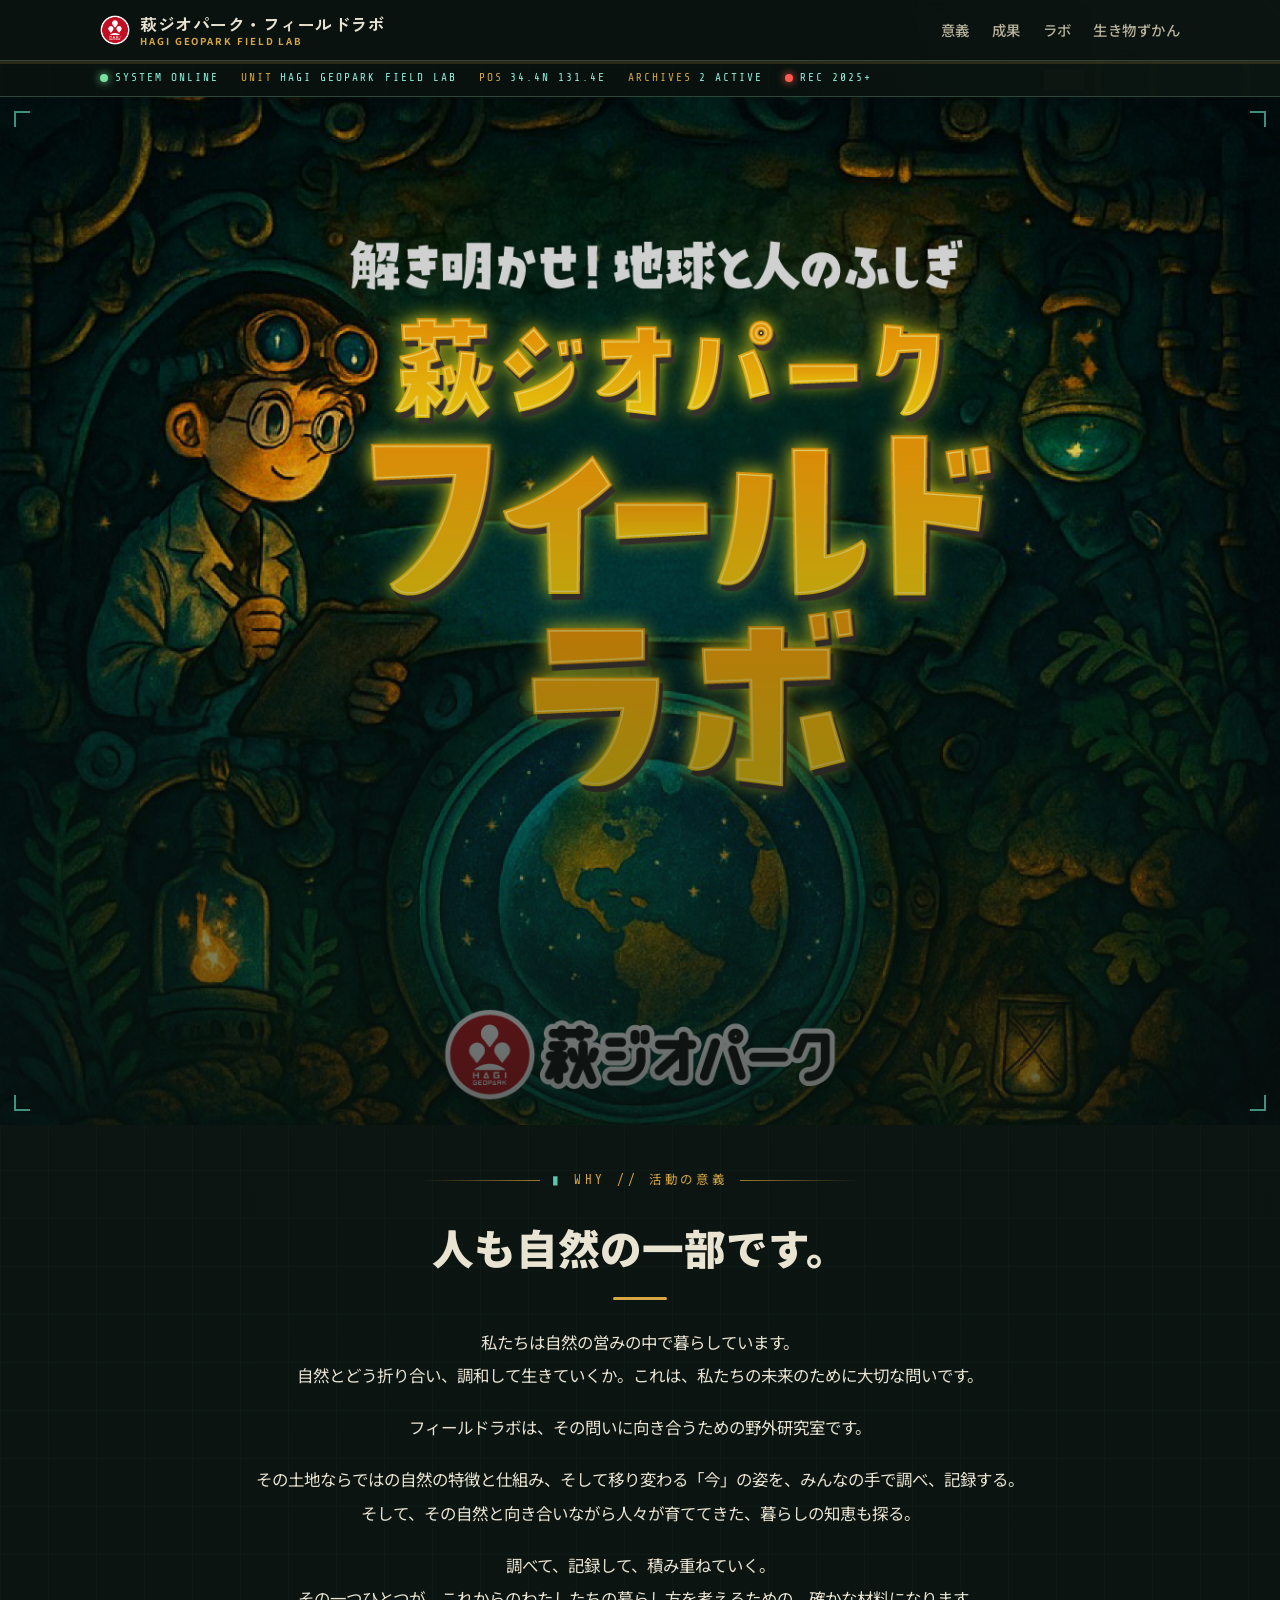
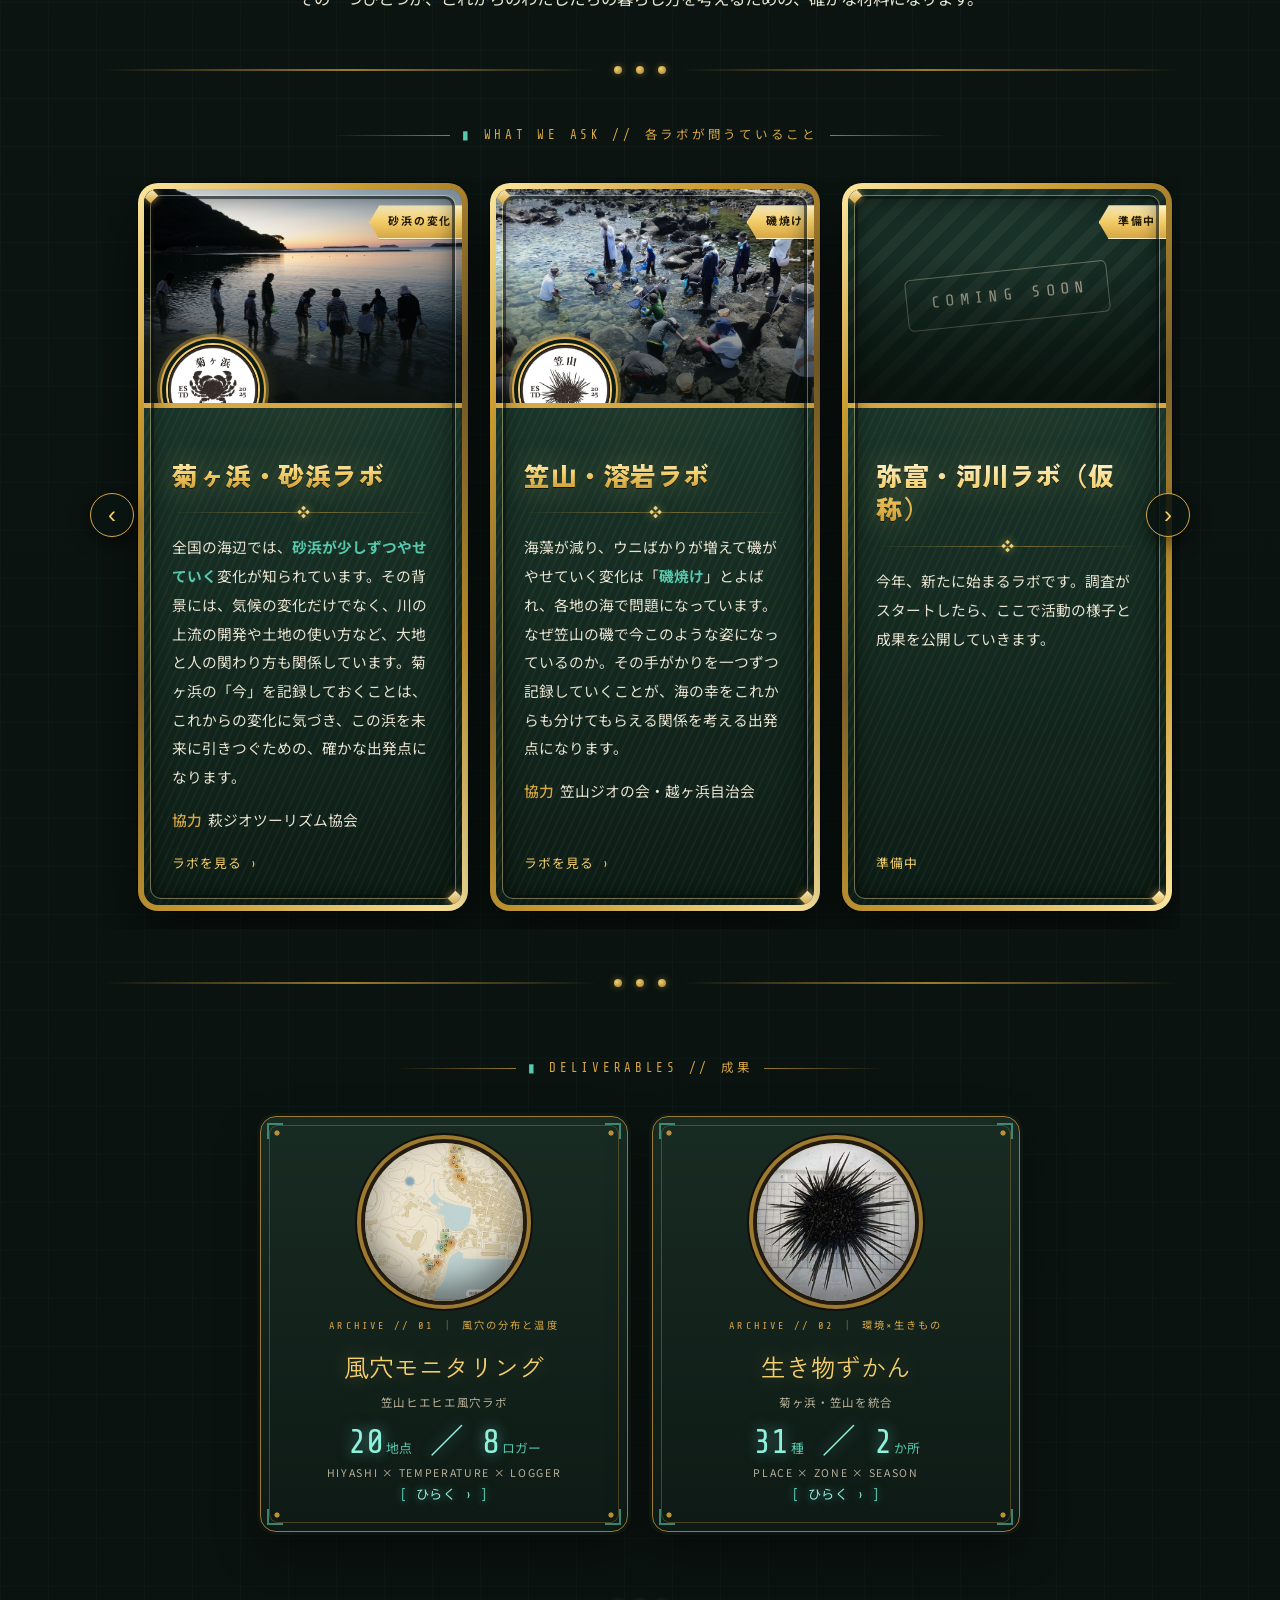
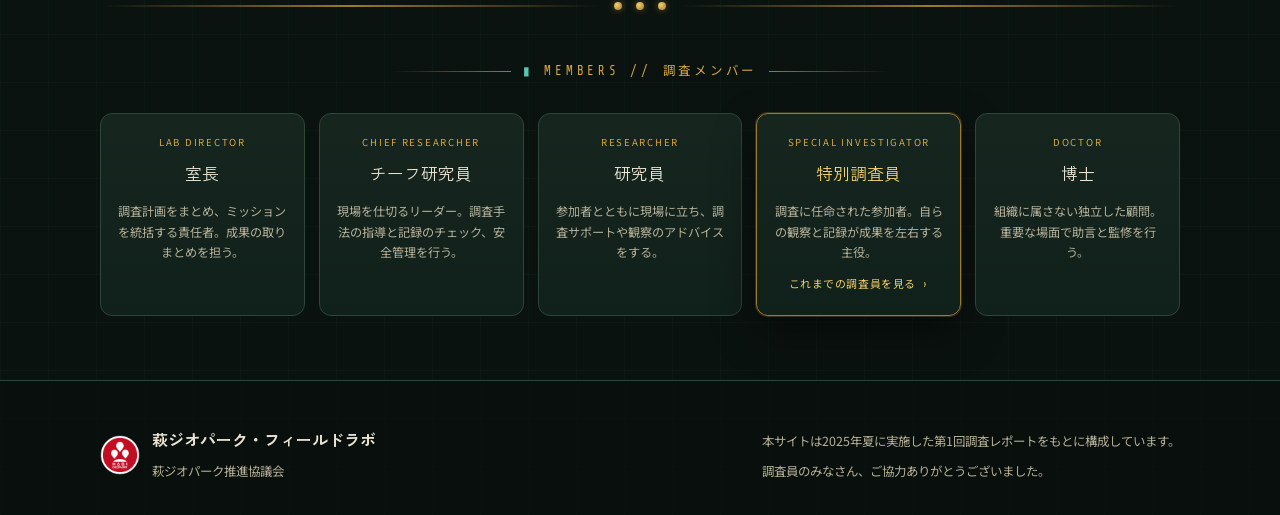
==== commit 8a153a55: "奈古・ウニラボのページを新設（5ラボ目を公開） 7/22 第1回調査のレポートから、計測データ型のラボページを作成。 トップの「準備中」カードを本カード（テーマ語＝海のルール）へ差し替えた。  - l" ====
--- a/index.html
+++ b/index.html
@@ -9,7 +9,7 @@
 <link rel="preconnect" href="https://fonts.googleapis.com">
 <link rel="preconnect" href="https://fonts.gstatic.com" crossorigin>
 <link href="https://fonts.googleapis.com/css2?family=Noto+Sans+JP:wght@400;500;700&family=Zen+Kaku+Gothic+New:wght@500;700;900&display=swap" rel="stylesheet">
-<link rel="stylesheet" href="assets/css/style.css?v=11">
+<link rel="stylesheet" href="assets/css/style.css?v=13">
 </head>
 <body>
 
@@ -116,16 +116,17 @@
         </div>
       </div>
 
-      <div class="why-card why-card--soon reveal">
-        <span class="why-card__frame" aria-hidden="true"></span>
-        <div class="why-card__ph why-card__ph--soon"><span class="soon-mark">COMING SOON</span><span class="why-card__ribbon why-card__ribbon--soon">準備中</span></div>
+      <a class="why-card reveal" href="labs/uni/">
+        <span class="why-card__frame" aria-hidden="true"></span>
+        <div class="why-card__ph"><img src="assets/img/zukan/uni_survey.jpg" alt="奈古港の船溜まりでウニを採集する調査員たち"><span class="why-card__ribbon">海のルール</span></div>
         <div class="why-card__body">
           <div class="why-card__lab">奈古・ウニラボ</div>
           <span class="why-card__rule" aria-hidden="true"></span>
-          <p>今年、新たに始まるラボです。調査がスタートしたら、ここで活動の様子と成果を公開していきます。</p>
-          <span class="why-card__go why-card__go--soon">準備中</span>
-        </div>
-      </div>
+          <p>ウニは磯焼けの原因のひとつだといわれ、各地で駆除が進んでいます。けれども、そのウニが実際どんな状態で生きているのかを、ひとつずつ測って記録したものは、意外なほど多くありません。<b>禁漁期間などの地元のルール</b>が今の海で機能しているのか。それを確かめる手がかりは、数字を積み重ねた先にあります。</p>
+          <div class="why-card__partners"><b>協力</b>福本商店・阿武町</div>
+          <span class="why-card__go">ラボを見る ›</span>
+        </div>
+      </a>
 
       </div>
       <button class="why-slider__btn why-slider__btn--next" type="button" aria-label="次のラボへ">›</button>
@@ -231,6 +232,6 @@
   </div>
 </div>
 
-<script src="assets/js/main.js?v=12"></script>
+<script src="assets/js/main.js?v=13"></script>
 </body>
 </html>
--- a/assets/css/style.css
+++ b/assets/css/style.css
@@ -775,11 +775,7 @@
 .area-pair{ display:grid; grid-template-columns:minmax(0,.82fr) minmax(0,1.18fr); gap:22px;
   align-items:start; max-width:900px; margin:0 auto 10px; }
 @media (max-width:720px){ .area-pair{ grid-template-columns:1fr; gap:14px; } }
-/* ロガー：折れ線グラフは横幅が要るのでグラフを広く（65%）、地図は35%。
-   高さは chartmap--tall（4/5）のままでグラフパネルと揃う。8地点の収まりは chartmap.js の fitBounds が担保。 */
-.area-pair--logger{ grid-template-columns:minmax(0,.7fr) minmax(0,1.3fr); }
-@media (max-width:720px){ .area-pair--logger{ grid-template-columns:1fr; } }
-.area-pair--logger .chartmap{ aspect-ratio:2/3; }
+/* ロガー：設置場所マップは廃止（2026-07-29）。グラフ（console-dark）を全幅で表示 */
 .area-pair .chartmap{ margin:0; max-width:100%; }
 .tempbars-fig{ margin:0; }
 .tempbars-fig svg{ width:100%; height:auto; display:block; }
@@ -794,6 +790,38 @@
 .tbar-lab{ fill:var(--fg-dim); font-family:"Share Tech Mono",monospace; font-size:11px; }
 .tbar-val{ fill:var(--fg); font-family:"Share Tech Mono",monospace; font-size:11px; }
 .tbar-title{ fill:var(--fg); font-family:var(--sans); font-size:14px; font-weight:700; }
+
+/* 白地の図版を羊皮紙の台紙にのせる（キャプションも紙の文字色に） */
+.wire-fig--paper{ background:var(--paper); border-color:#cbb98d; }
+.wire-fig--paper figcaption{ background:var(--paper-2); color:var(--paper-sub); border-top:1px solid var(--paper-line); }
+.wire-fig--paper figcaption .src{ color:#8a7c5c; }
+
+/* 数値タイルを4枚並べる（スマホは2列） */
+.findings--4{ grid-template-columns:repeat(4,1fr); }
+@media (max-width:900px){ .findings--4{ grid-template-columns:1fr 1fr; } }
+@media (max-width:460px){ .findings--4{ grid-template-columns:1fr; } }
+
+/* ウニラボ：計測データの散布図・分布図 */
+.datacharts{ display:grid; gap:18px; grid-template-columns:1fr 1fr; margin-top:8px; }
+@media (max-width:760px){ .datacharts{ grid-template-columns:1fr; } }
+.datacharts figure{ margin:0; }
+.datacharts svg{ width:100%; height:auto; display:block; }
+.datacharts figcaption{ font-size:.82rem; color:var(--fg-dim); margin-top:9px; text-align:center; line-height:1.75; }
+.tbar-unit{ fill:var(--fg-dim); font-family:var(--sans); font-size:11px; }
+.tbar-lane{ fill:var(--fg); font-family:var(--sans); font-size:12px; font-weight:700; }
+.tbar-lane-rule{ stroke:rgba(215,167,68,.28); stroke-width:1; stroke-dasharray:3 4; }
+.sexkey{ display:flex; flex-wrap:wrap; justify-content:center; gap:8px 22px; margin:16px 0 4px;
+  font-size:.84rem; color:var(--fg-dim); }
+.sexkey span{ display:inline-flex; align-items:center; gap:7px; }
+.sexkey i{ width:13px; height:13px; border-radius:50%; display:inline-block; }
+
+/* 調査方法の手順（番号つき） */
+.steps{ counter-reset:step; max-width:720px; margin:0 auto; padding:0; list-style:none; }
+.steps li{ counter-increment:step; position:relative; padding:0 0 0 46px; margin:0 0 14px; }
+.steps li::before{ content:counter(step); position:absolute; left:0; top:2px;
+  width:30px; height:30px; border-radius:50%; display:grid; place-items:center;
+  font-family:var(--mono); font-size:.9rem; color:#1a2620;
+  background:linear-gradient(180deg,var(--brass-hi),var(--brass)); }
 
 /* 外気温カラースケール（青=冷 → 橙=暖） */
 .heat-scale{ max-width:440px; margin:12px auto 0; }
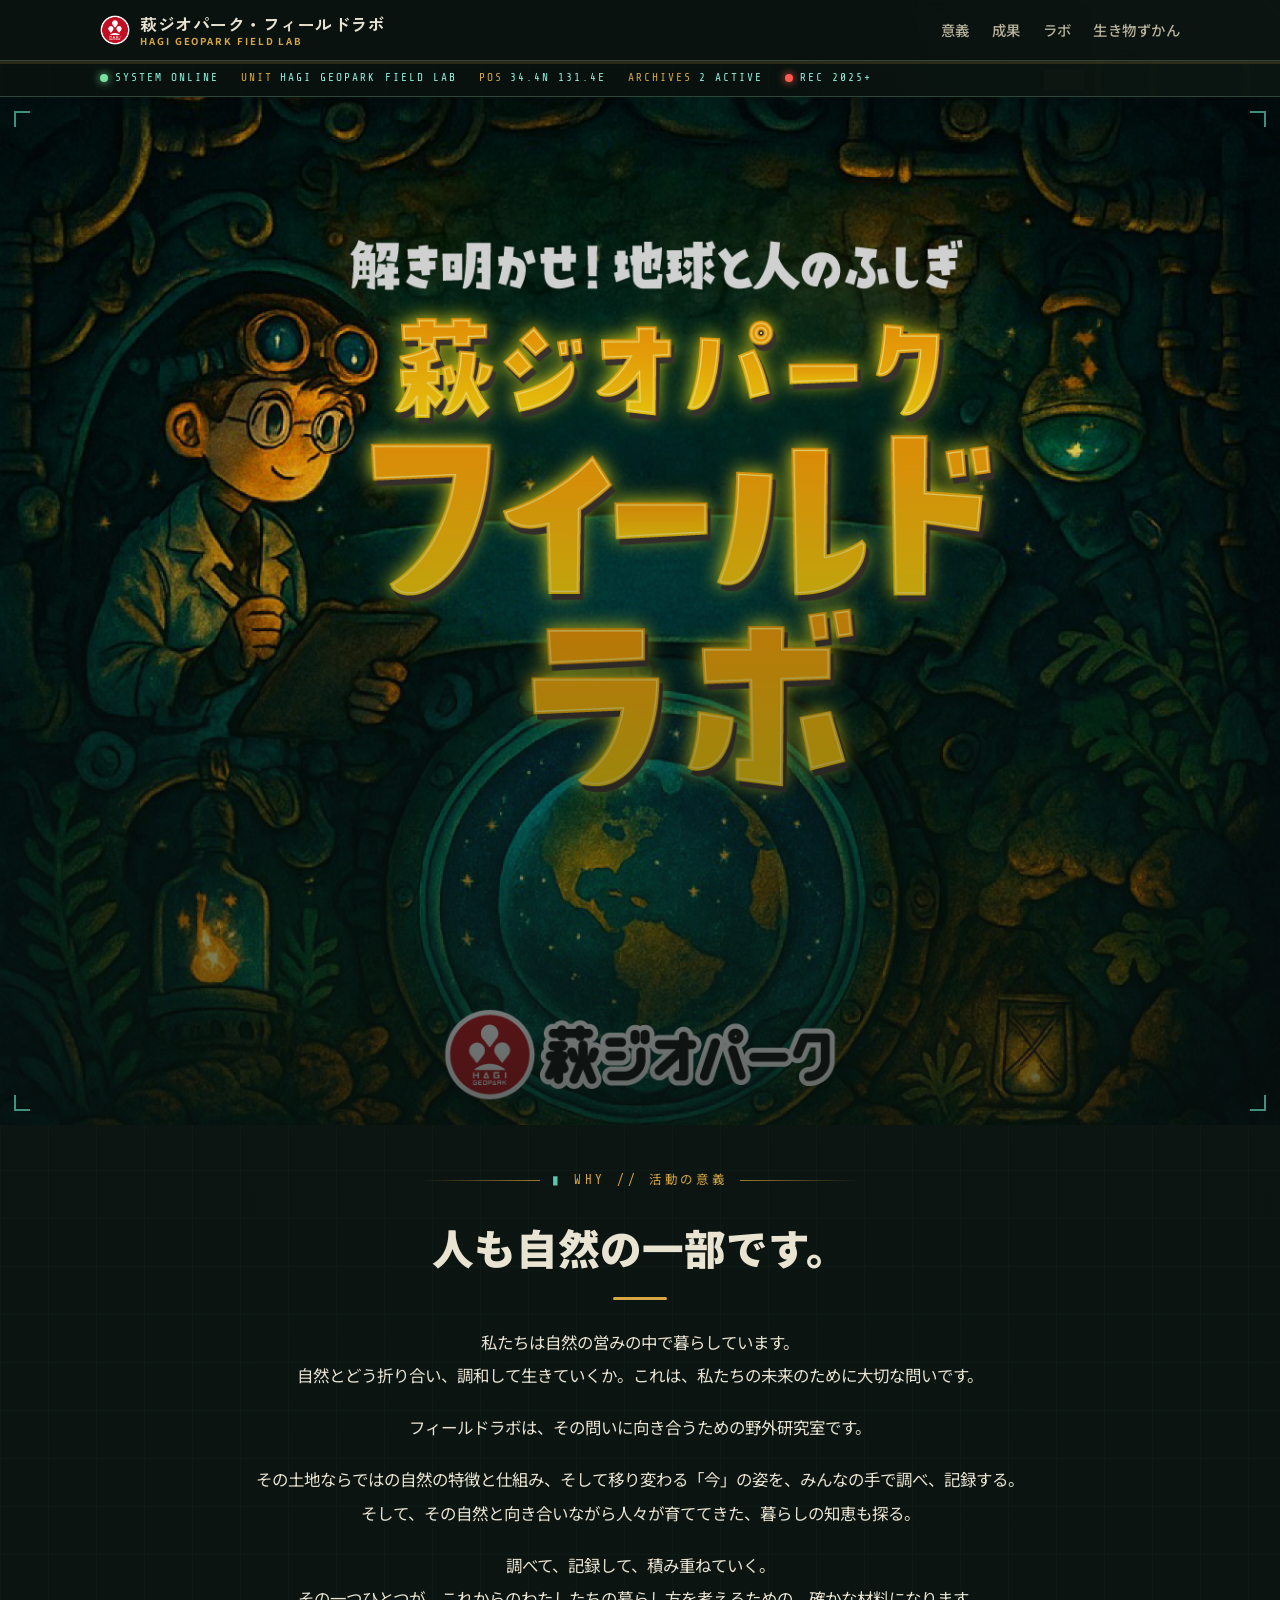
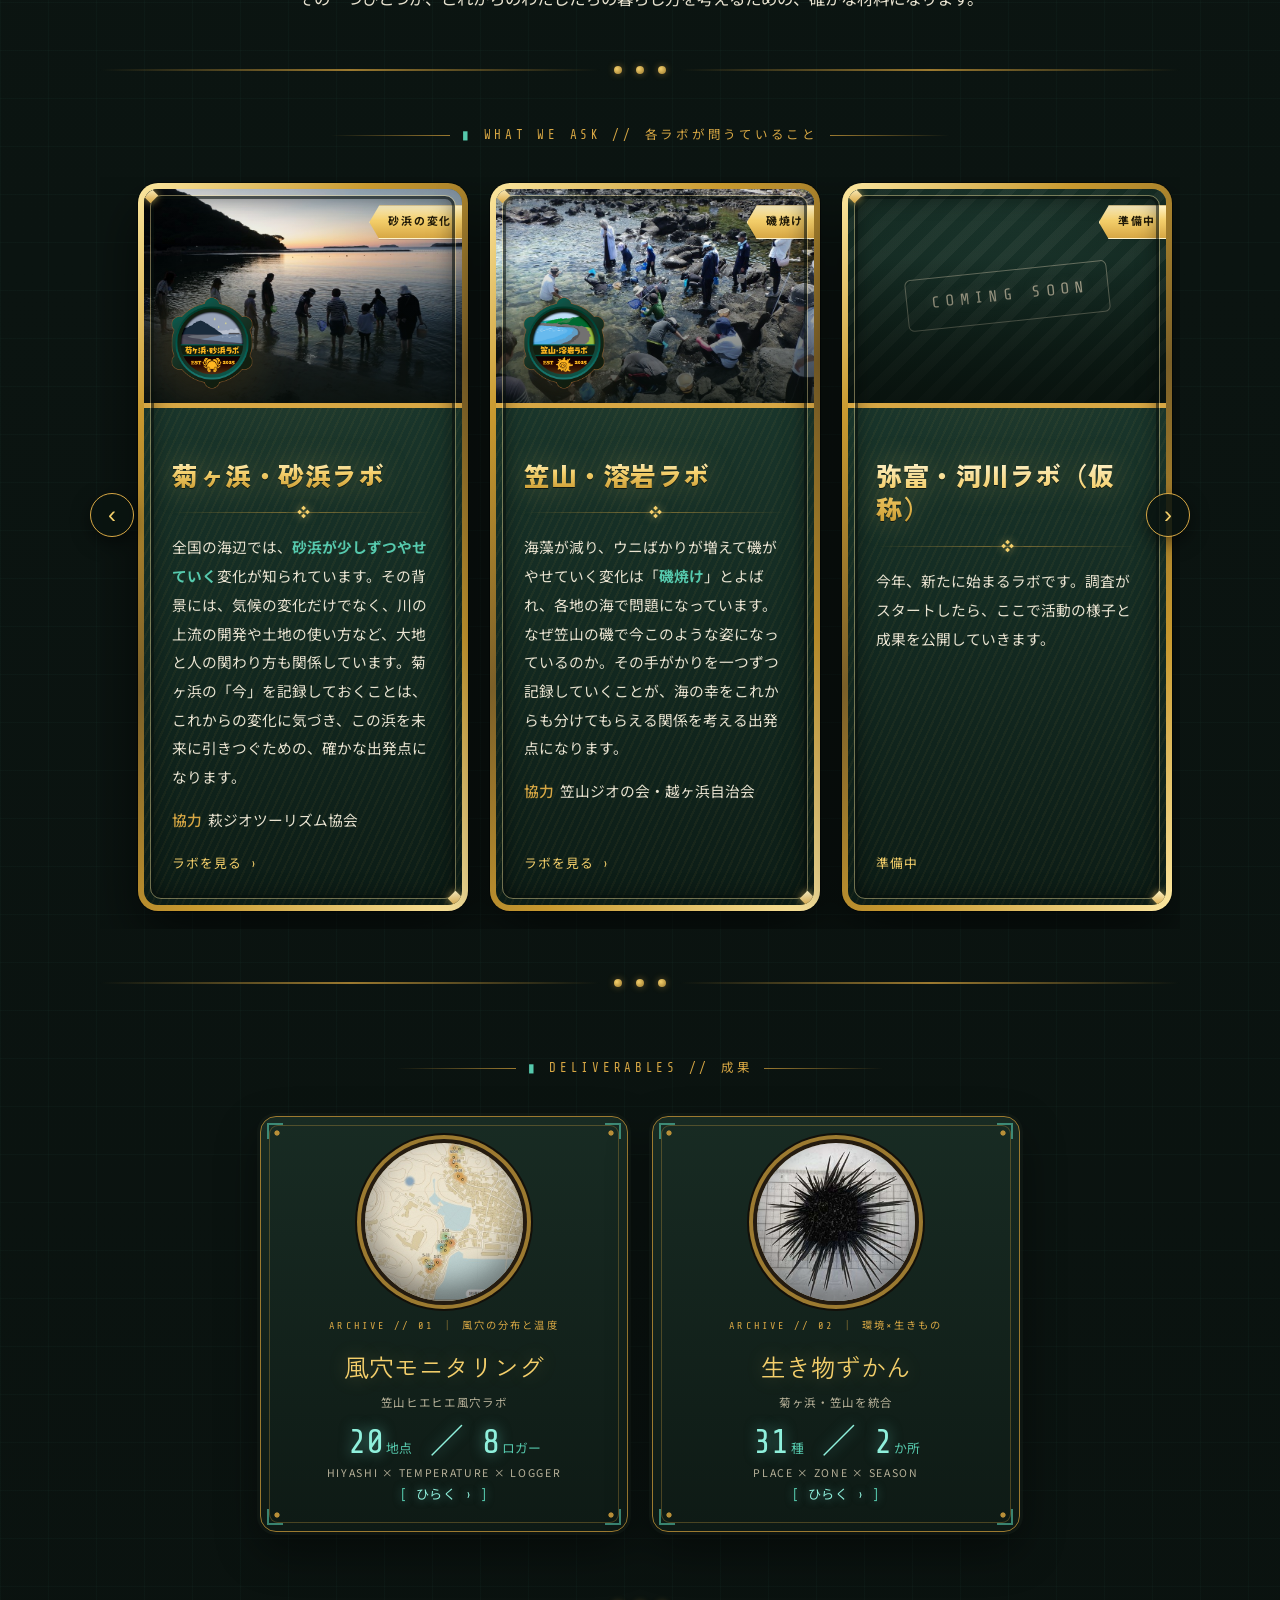
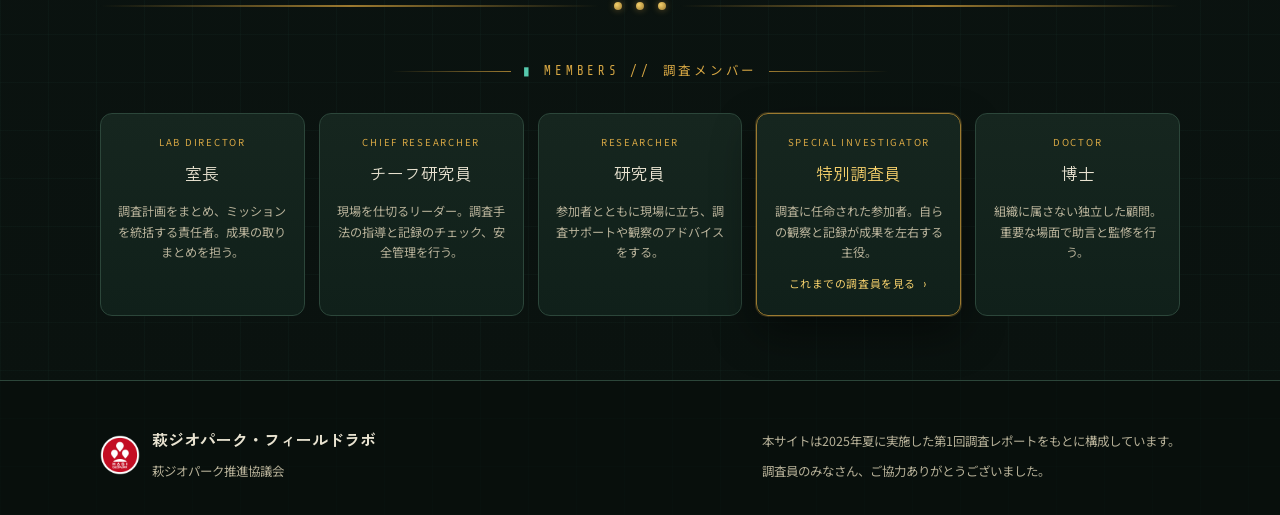
==== commit dbee988e: "エンブレム刷新（4ラボ）＋ウニラボに8/13の追加調査を追加 - 新エンブレム（白井さん作・647px PNG）を風穴・砂浜・溶岩・ウニに適用。   台座つきバッジなので丸クリップと金リングをやめ、そ" ====
--- a/index.html
+++ b/index.html
@@ -9,7 +9,7 @@
 <link rel="preconnect" href="https://fonts.googleapis.com">
 <link rel="preconnect" href="https://fonts.gstatic.com" crossorigin>
 <link href="https://fonts.googleapis.com/css2?family=Noto+Sans+JP:wght@400;500;700&family=Zen+Kaku+Gothic+New:wght@500;700;900&display=swap" rel="stylesheet">
-<link rel="stylesheet" href="assets/css/style.css?v=13">
+<link rel="stylesheet" href="assets/css/style.css?v=14">
 </head>
 <body>
 
@@ -71,7 +71,7 @@
 
       <a class="why-card reveal" href="labs/fuketsu/">
         <span class="why-card__frame" aria-hidden="true"></span>
-        <div class="why-card__ph"><img src="assets/img/zukan/fuketsu_survey.jpg" alt="越ヶ浜の集落を歩いて風穴を調べる調査員たち"><span class="why-card__ribbon">エネルギー</span><span class="why-card__emblem"><img src="assets/img/zukan/fuketsu_emblem.jpg" alt="" aria-hidden="true"></span></div>
+        <div class="why-card__ph"><img src="assets/img/zukan/fuketsu_survey.jpg" alt="越ヶ浜の集落を歩いて風穴を調べる調査員たち"><span class="why-card__ribbon">エネルギー</span><span class="why-card__emblem"><img src="assets/img/zukan/fuketsu_emblem.png" alt="" aria-hidden="true"></span></div>
         <div class="why-card__body">
           <div class="why-card__lab">笠山・風穴ラボ</div>
           <span class="why-card__rule" aria-hidden="true"></span>
@@ -83,7 +83,7 @@
 
       <a class="why-card reveal" href="labs/sunahama/">
         <span class="why-card__frame" aria-hidden="true"></span>
-        <div class="why-card__ph"><img src="assets/img/zukan/sunahama_survey.jpg" alt="夕暮れの菊ヶ浜で生き物をさがす調査員たち"><span class="why-card__ribbon">砂浜の変化</span><span class="why-card__emblem"><img src="assets/img/zukan/sunahama_emblem.jpg" alt="" aria-hidden="true"></span></div>
+        <div class="why-card__ph"><img src="assets/img/zukan/sunahama_survey.jpg" alt="夕暮れの菊ヶ浜で生き物をさがす調査員たち"><span class="why-card__ribbon">砂浜の変化</span><span class="why-card__emblem"><img src="assets/img/zukan/sunahama_emblem.png" alt="" aria-hidden="true"></span></div>
         <div class="why-card__body">
           <div class="why-card__lab">菊ヶ浜・砂浜ラボ</div>
           <span class="why-card__rule" aria-hidden="true"></span>
@@ -95,7 +95,7 @@
 
       <a class="why-card reveal" href="labs/yougan/">
         <span class="why-card__frame" aria-hidden="true"></span>
-        <div class="why-card__ph"><img src="assets/img/zukan/yougan_survey.jpg" alt="笠山・虎ヶ崎の溶岩の磯で生き物をさがす調査員たち"><span class="why-card__ribbon">磯焼け</span><span class="why-card__emblem"><img src="assets/img/zukan/yougan_emblem.jpg" alt="" aria-hidden="true"></span></div>
+        <div class="why-card__ph"><img src="assets/img/zukan/yougan_survey.jpg" alt="笠山・虎ヶ崎の溶岩の磯で生き物をさがす調査員たち"><span class="why-card__ribbon">磯焼け</span><span class="why-card__emblem"><img src="assets/img/zukan/yougan_emblem.png" alt="" aria-hidden="true"></span></div>
         <div class="why-card__body">
           <div class="why-card__lab">笠山・溶岩ラボ</div>
           <span class="why-card__rule" aria-hidden="true"></span>
@@ -118,7 +118,7 @@
 
       <a class="why-card reveal" href="labs/uni/">
         <span class="why-card__frame" aria-hidden="true"></span>
-        <div class="why-card__ph"><img src="assets/img/zukan/uni_survey.jpg" alt="奈古港の船溜まりでウニを採集する調査員たち"><span class="why-card__ribbon">海のルール</span></div>
+        <div class="why-card__ph"><img src="assets/img/zukan/uni_survey.jpg" alt="奈古港の船溜まりでウニを採集する調査員たち"><span class="why-card__ribbon">海のルール</span><span class="why-card__emblem"><img src="assets/img/zukan/uni_emblem.png" alt="" aria-hidden="true"></span></div>
         <div class="why-card__body">
           <div class="why-card__lab">奈古・ウニラボ</div>
           <span class="why-card__rule" aria-hidden="true"></span>
@@ -232,6 +232,6 @@
   </div>
 </div>
 
-<script src="assets/js/main.js?v=13"></script>
+<script src="assets/js/main.js?v=14"></script>
 </body>
 </html>
--- a/assets/css/style.css
+++ b/assets/css/style.css
@@ -972,14 +972,13 @@
   border:1px solid rgba(255,244,205,.7); border-right:none;
   clip-path:polygon(10px 0, 100% 0, 100% 100%, 10px 100%, 0 50%); }
 /* エンブレム：同心金リングの勲章メダリオン */
-.why-card__emblem{ position:absolute; left:22px; bottom:-34px; z-index:5;
-  width:94px; height:94px; border-radius:50%; overflow:hidden; background:var(--ink);
-  border:2px solid var(--brass-hi);
-  box-shadow:0 0 0 4px #0c1c16, 0 0 0 6px var(--brass), 0 0 0 9px rgba(215,167,68,.4),
-    0 8px 20px rgba(0,0,0,.6), 0 0 24px rgba(244,207,107,.3);
+/* エンブレムは台座つきのバッジ画像。丸く切らず、そのままの形で置く */
+.why-card__emblem{ position:absolute; left:16px; bottom:8px; z-index:5;
+  width:104px; height:104px;
+  filter:drop-shadow(0 8px 18px rgba(0,0,0,.65)) drop-shadow(0 0 16px rgba(244,207,107,.28));
   transition:transform .35s ease; }
 .why-card:hover .why-card__emblem{ transform:translateY(-4px) scale(1.05) rotate(-2deg); }
-.why-card__emblem img{ width:100%; height:100%; object-fit:cover; }
+.why-card__emblem img{ width:100%; height:100%; object-fit:contain; display:block; }
 .why-card__body{ position:relative; z-index:1; display:flex; flex-direction:column; flex:1; padding:46px 28px 28px; }
 /* 見出し：金箔グラデ文字（背景クリップ） */
 .why-card__lab{ font-family:var(--serif); font-weight:900; font-size:1.62rem; line-height:1.3; margin:4px 0 0;
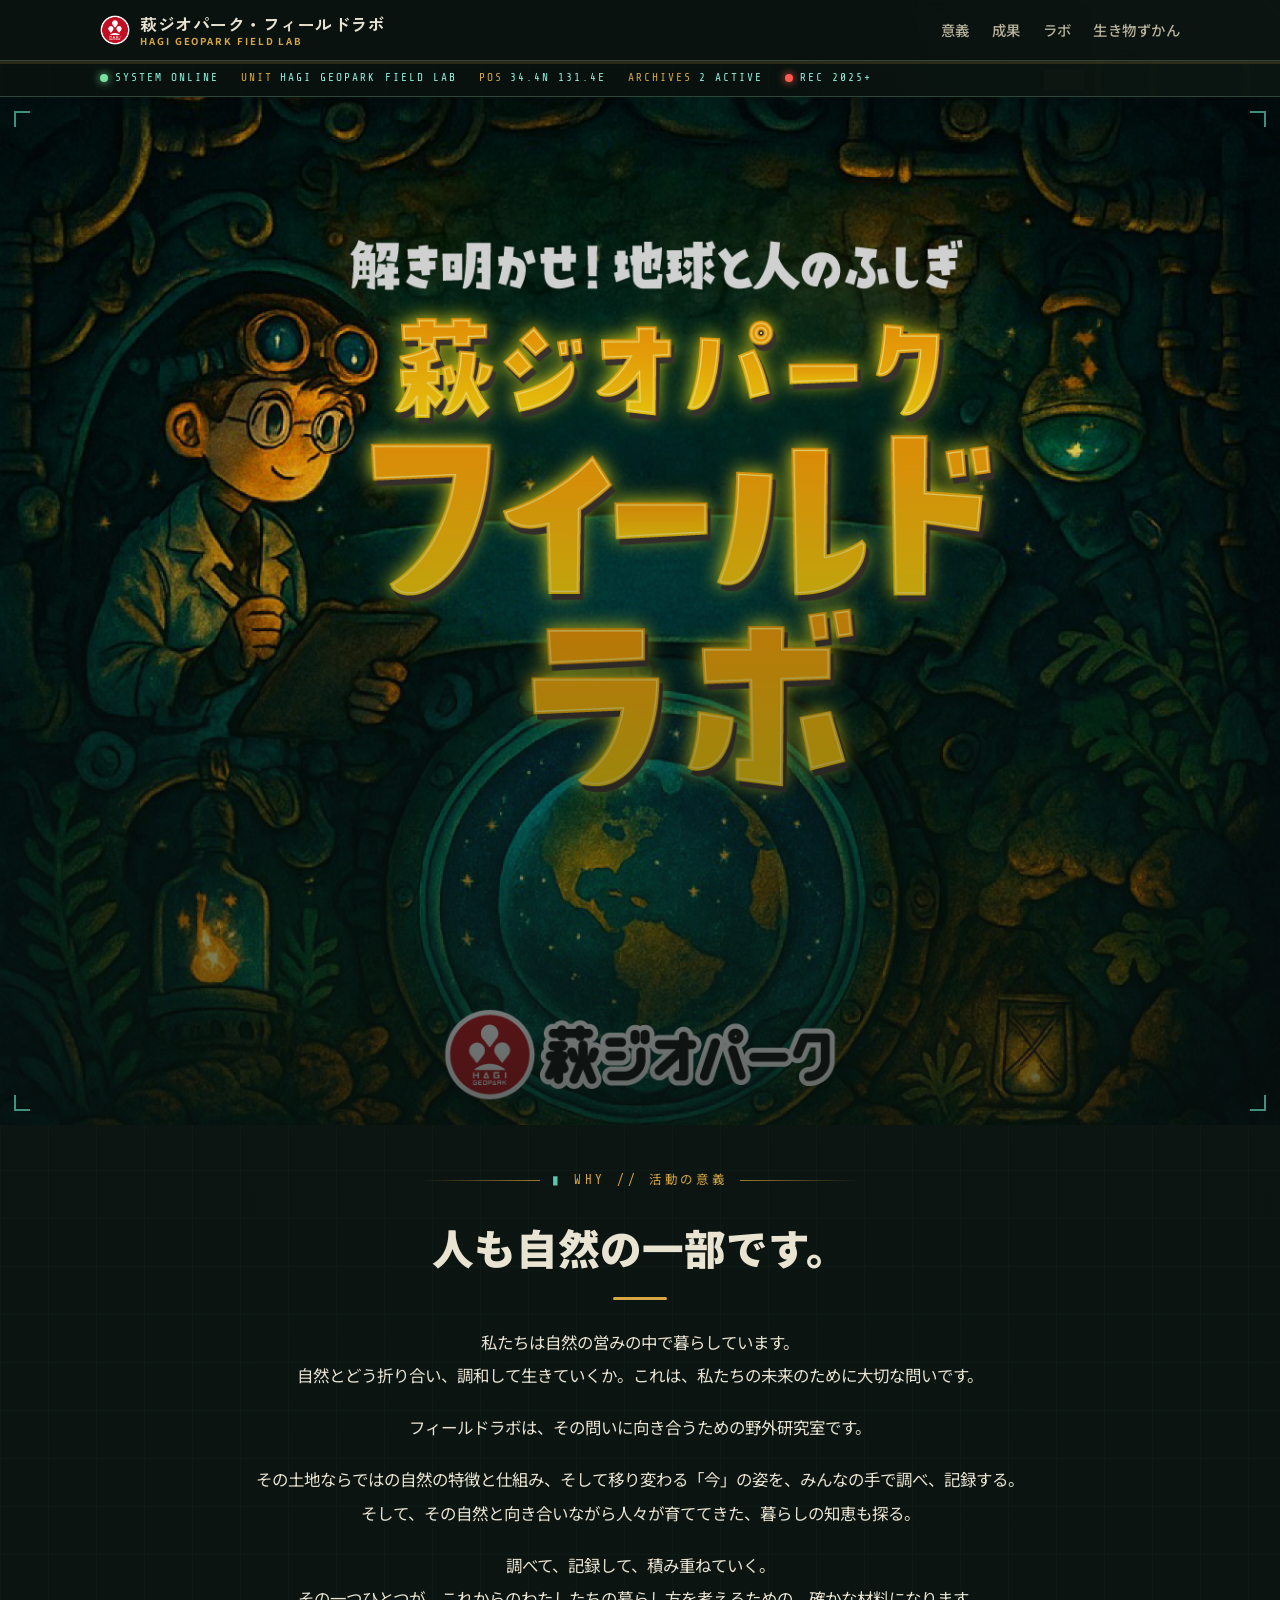
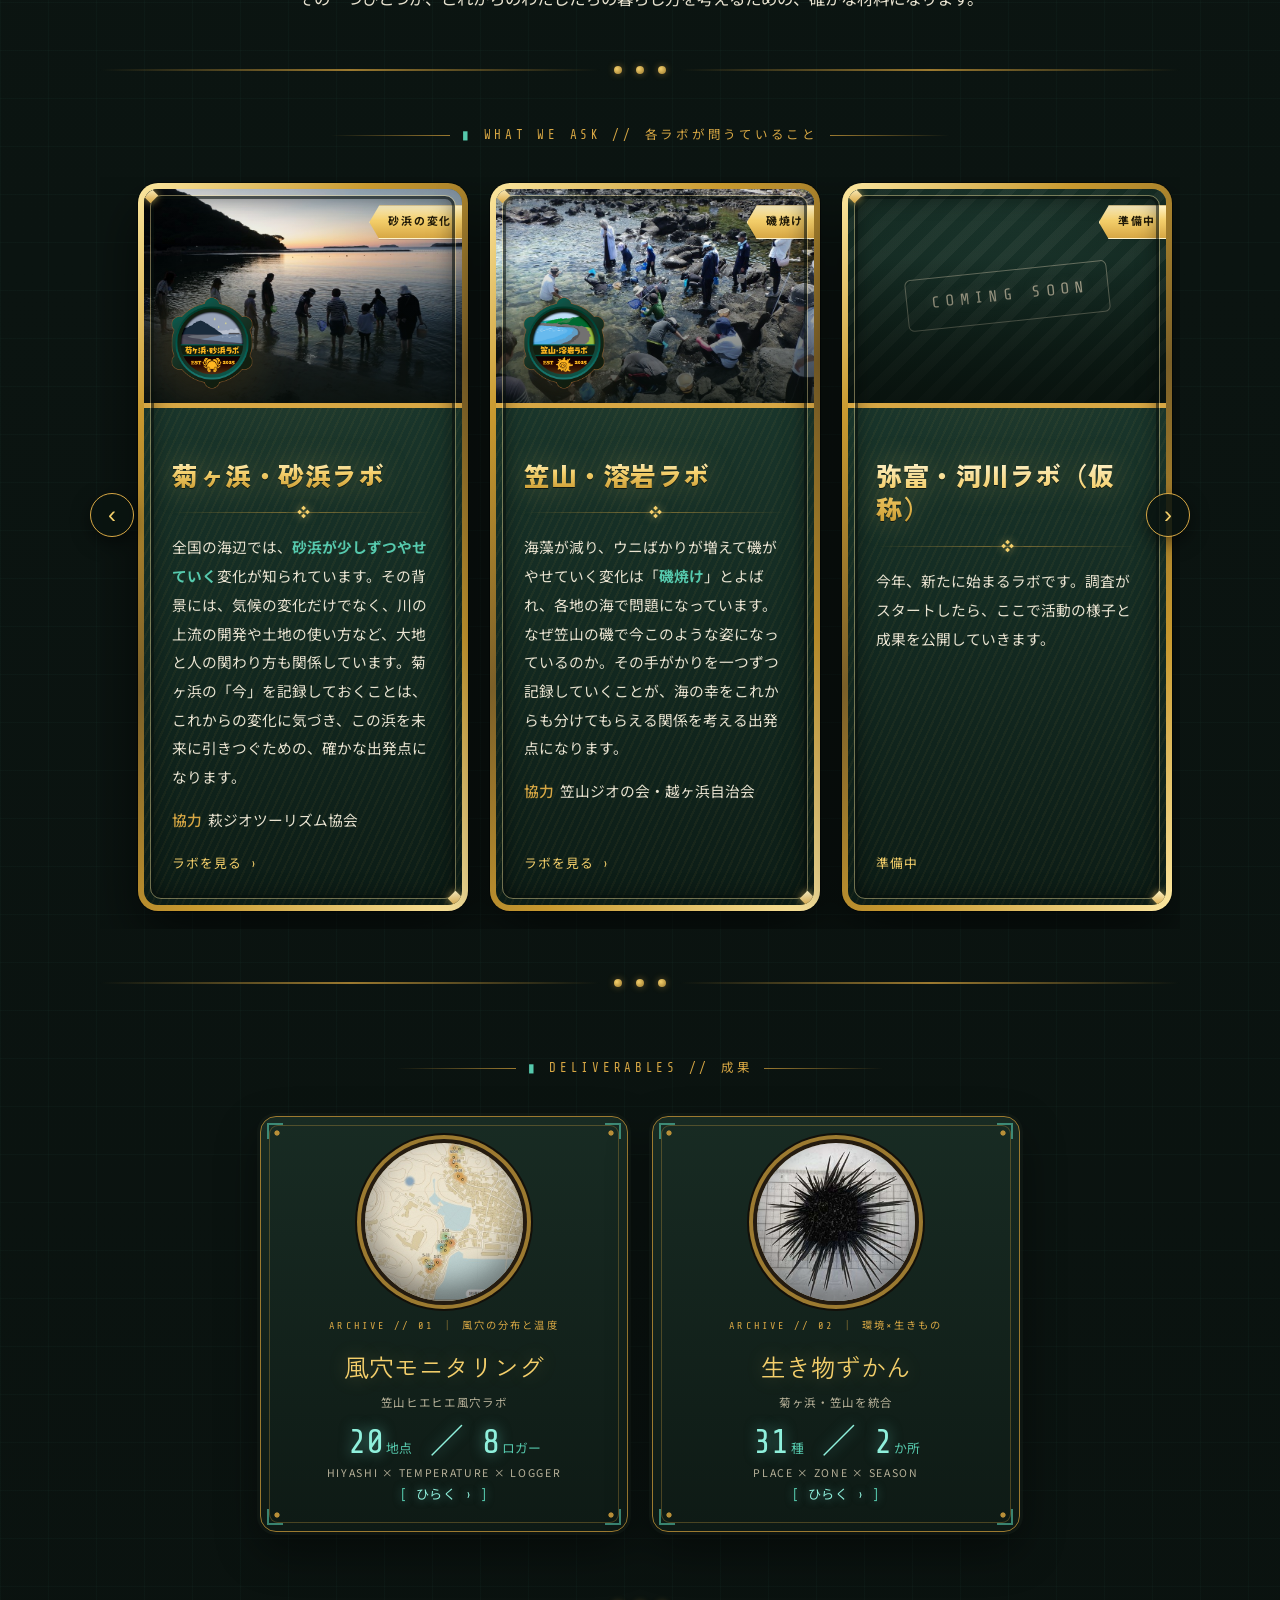
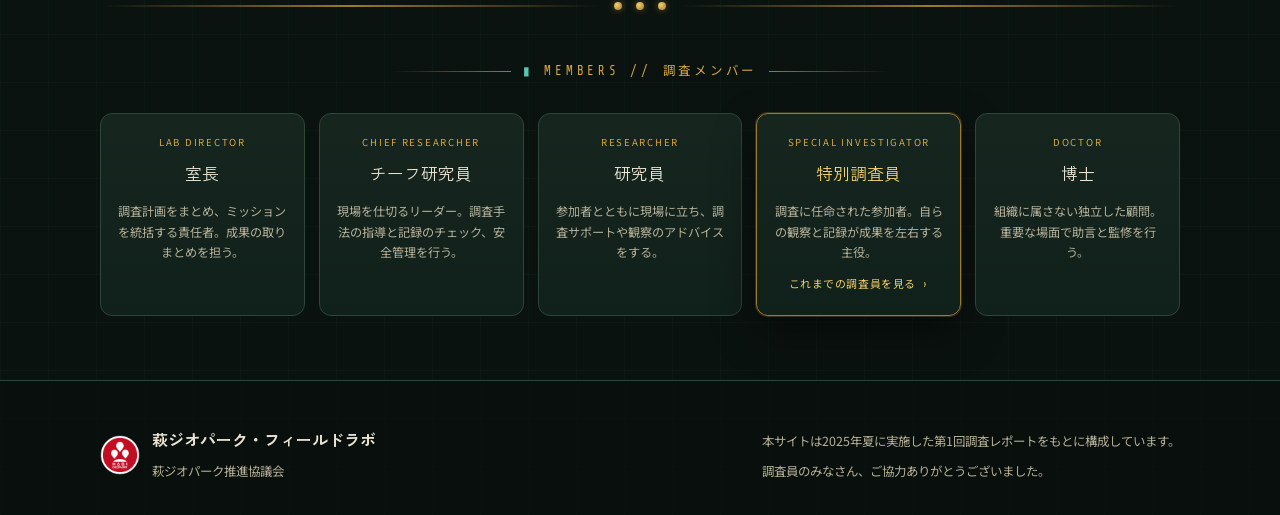
==== commit 7c9dcc77: "砂浜ラボ 第2回（17種）・風穴ラボ 2026年の発見を反映、統合ずかんを43種に 砂浜ラボ - 第2回調査レポートから17種を抽出（写真・学名・分類・サイズ・環境・採集数）。   第1回の8種とマー" ====
--- a/index.html
+++ b/index.html
@@ -9,7 +9,7 @@
 <link rel="preconnect" href="https://fonts.googleapis.com">
 <link rel="preconnect" href="https://fonts.gstatic.com" crossorigin>
 <link href="https://fonts.googleapis.com/css2?family=Noto+Sans+JP:wght@400;500;700&family=Zen+Kaku+Gothic+New:wght@500;700;900&display=swap" rel="stylesheet">
-<link rel="stylesheet" href="assets/css/style.css?v=14">
+<link rel="stylesheet" href="assets/css/style.css?v=15">
 </head>
 <body>
 
@@ -232,6 +232,6 @@
   </div>
 </div>
 
-<script src="assets/js/main.js?v=14"></script>
+<script src="assets/js/main.js?v=15"></script>
 </body>
 </html>
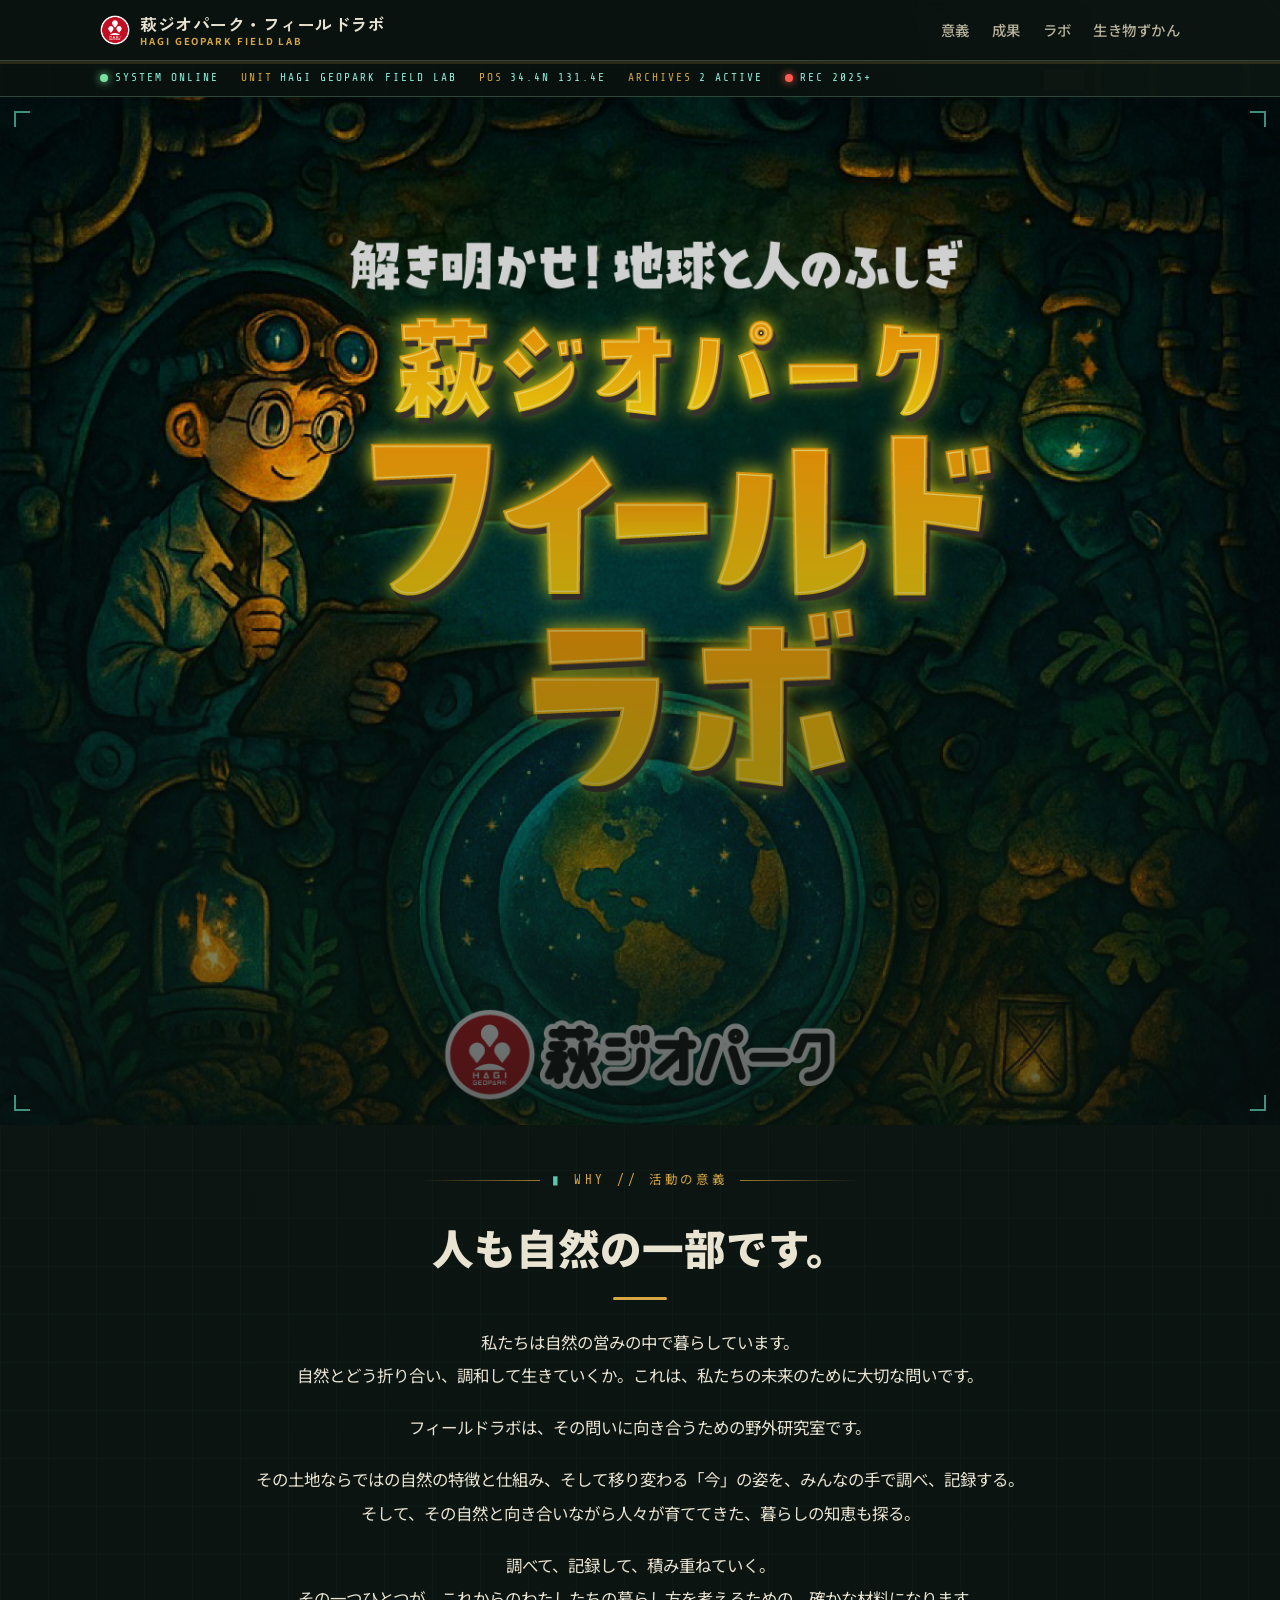
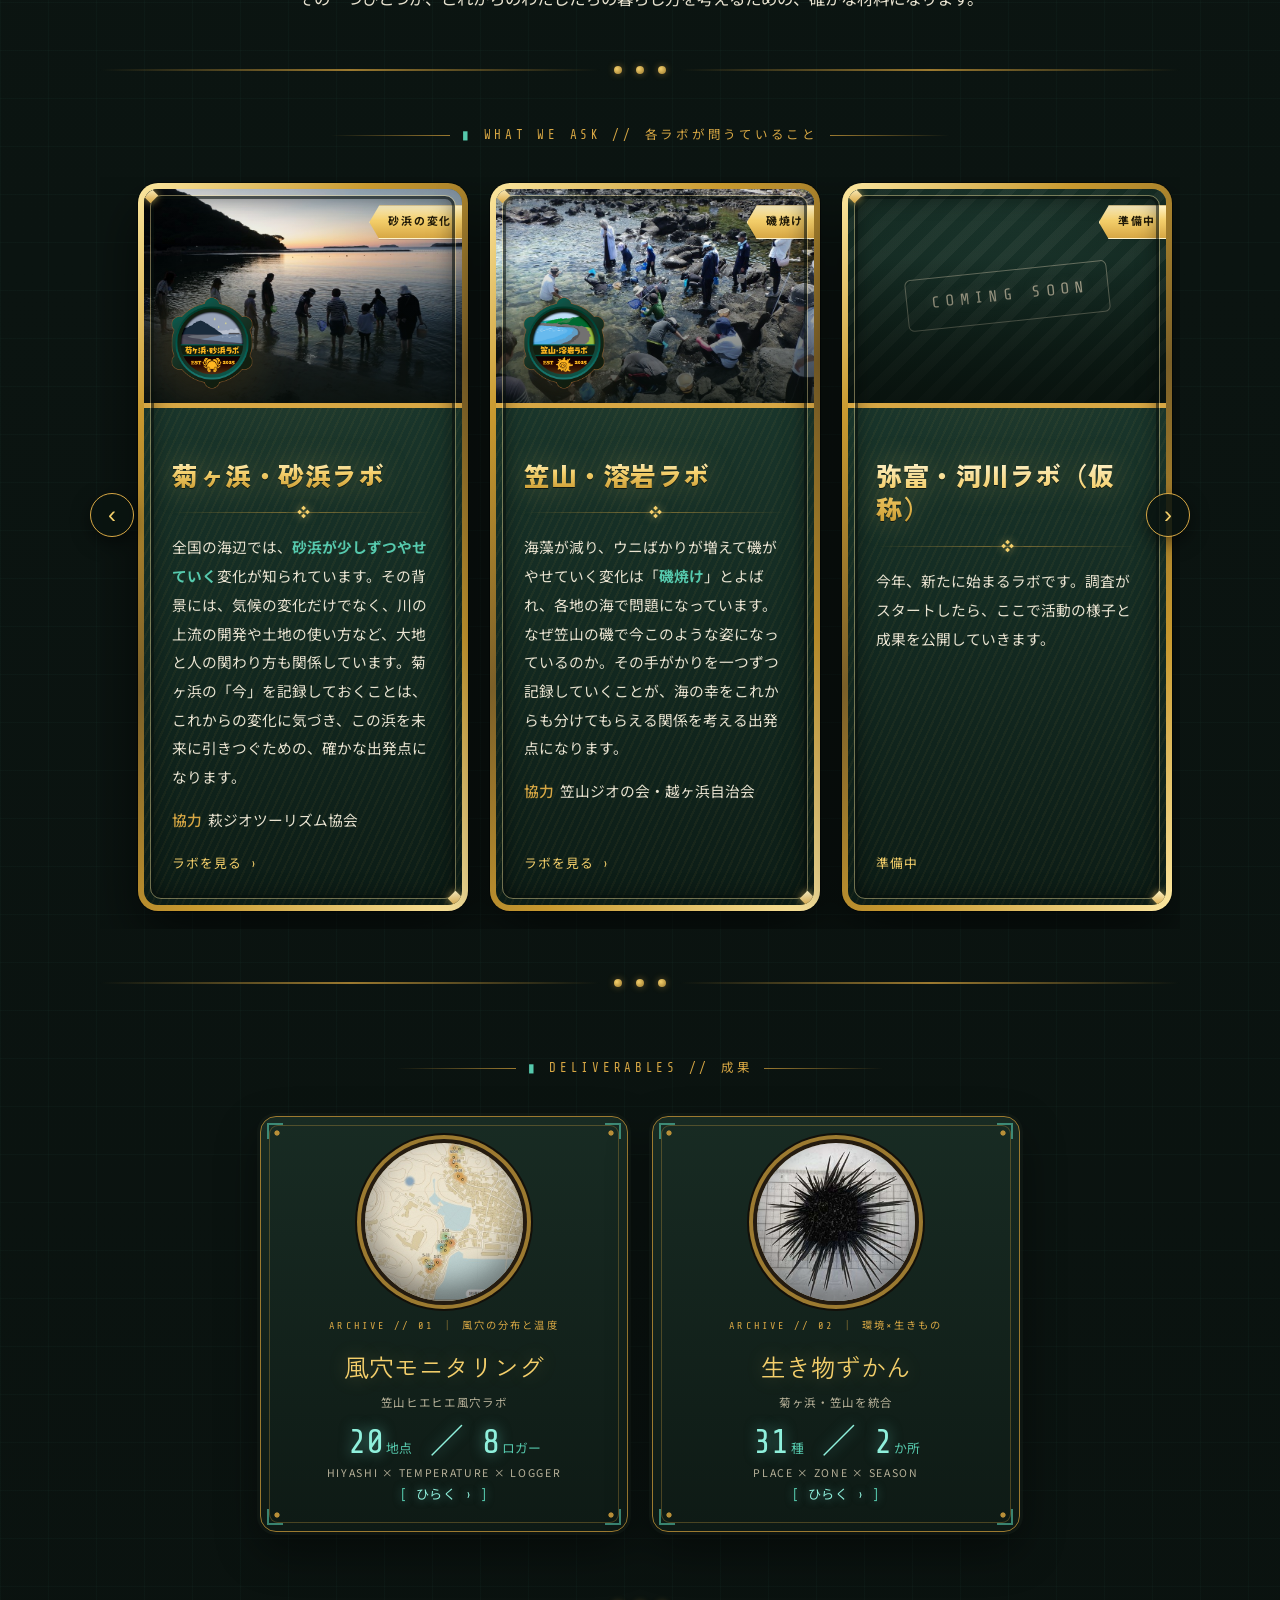
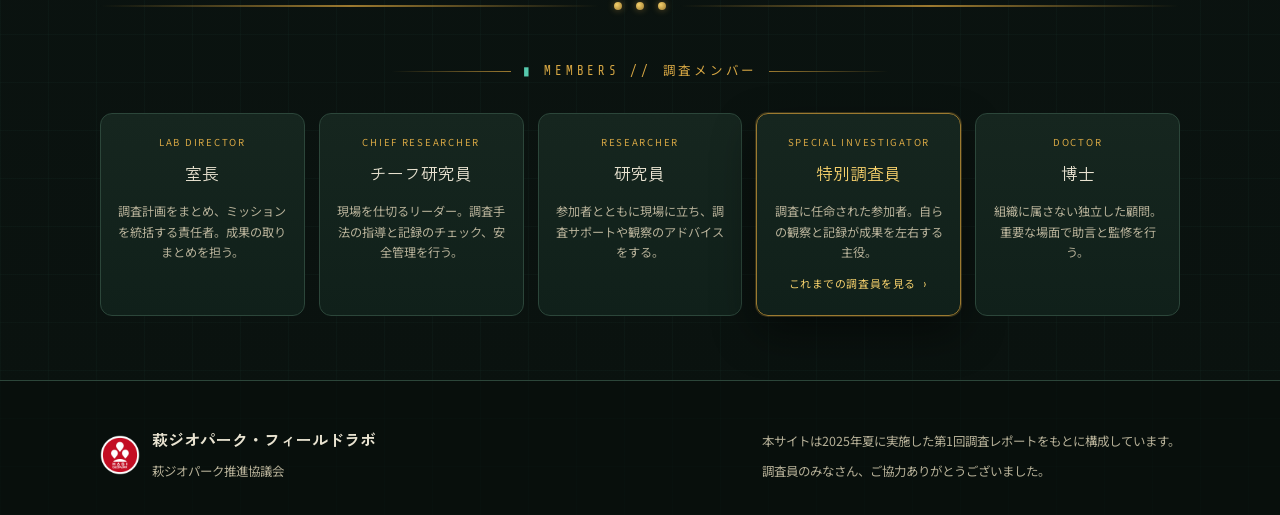
==== commit 5179347a: "ウニラボ：実入り（GSI）の図を殻径35mm以上に限定 計測方針（小さな個体は割って測ると誤差が大きい）を、そのまま図にも適用。 GSIの分布と「殻径と実入り」の2枚だけ 35mm以上に絞る（殻径と体" ====
--- a/index.html
+++ b/index.html
@@ -9,7 +9,7 @@
 <link rel="preconnect" href="https://fonts.googleapis.com">
 <link rel="preconnect" href="https://fonts.gstatic.com" crossorigin>
 <link href="https://fonts.googleapis.com/css2?family=Noto+Sans+JP:wght@400;500;700&family=Zen+Kaku+Gothic+New:wght@500;700;900&display=swap" rel="stylesheet">
-<link rel="stylesheet" href="assets/css/style.css?v=15">
+<link rel="stylesheet" href="assets/css/style.css?v=18">
 </head>
 <body>
 
@@ -232,6 +232,6 @@
   </div>
 </div>
 
-<script src="assets/js/main.js?v=15"></script>
+<script src="assets/js/main.js?v=18"></script>
 </body>
 </html>
--- a/assets/css/style.css
+++ b/assets/css/style.css
@@ -739,6 +739,16 @@
 .zone.z-kata{ background:linear-gradient(160deg,#b0762e,#8f5e22); }
 .zone.z-shaba{ background:linear-gradient(160deg,#3f9aa8,#2f7c88); }
 .zone.z-boko{ background:linear-gradient(160deg,#3f6fa8,#2f5686); }
+/* 溶岩ラボ 第2回（別の入り江）のゾーン色。レポートの図の色に合わせている */
+.sp__zone.z-kara{ background:#a35a1e; } .sp__zone.z-jime{ background:#b04434; }
+.sp__zone.z-bicha{ background:#2f93c4; }
+.zone.z-kara{ background:linear-gradient(160deg,#a35a1e,#834717); }
+.zone.z-jime{ background:linear-gradient(160deg,#b04434,#8d3629); }
+.zone.z-bicha{ background:linear-gradient(160deg,#2f93c4,#2576a0); }
+/* 絞り込みバーの区切り見出し（第1回／第2回） */
+.zf-sep{ font-family:var(--mono); font-size:.66rem; letter-spacing:.16em; color:var(--brass);
+  margin:0 2px 0 10px; white-space:nowrap; }
+
 .sp__zone.z-sara{ background:#c9a13a; } .sp__zone.z-kata{ background:#b0762e; }
 .sp__zone.z-shaba{ background:#3f9aa8; } .sp__zone.z-boko{ background:#3f6fa8; }
 .zonefilter button[data-zone="sara"][aria-pressed="true"]{ background:#c9a13a; border-color:#c9a13a; }
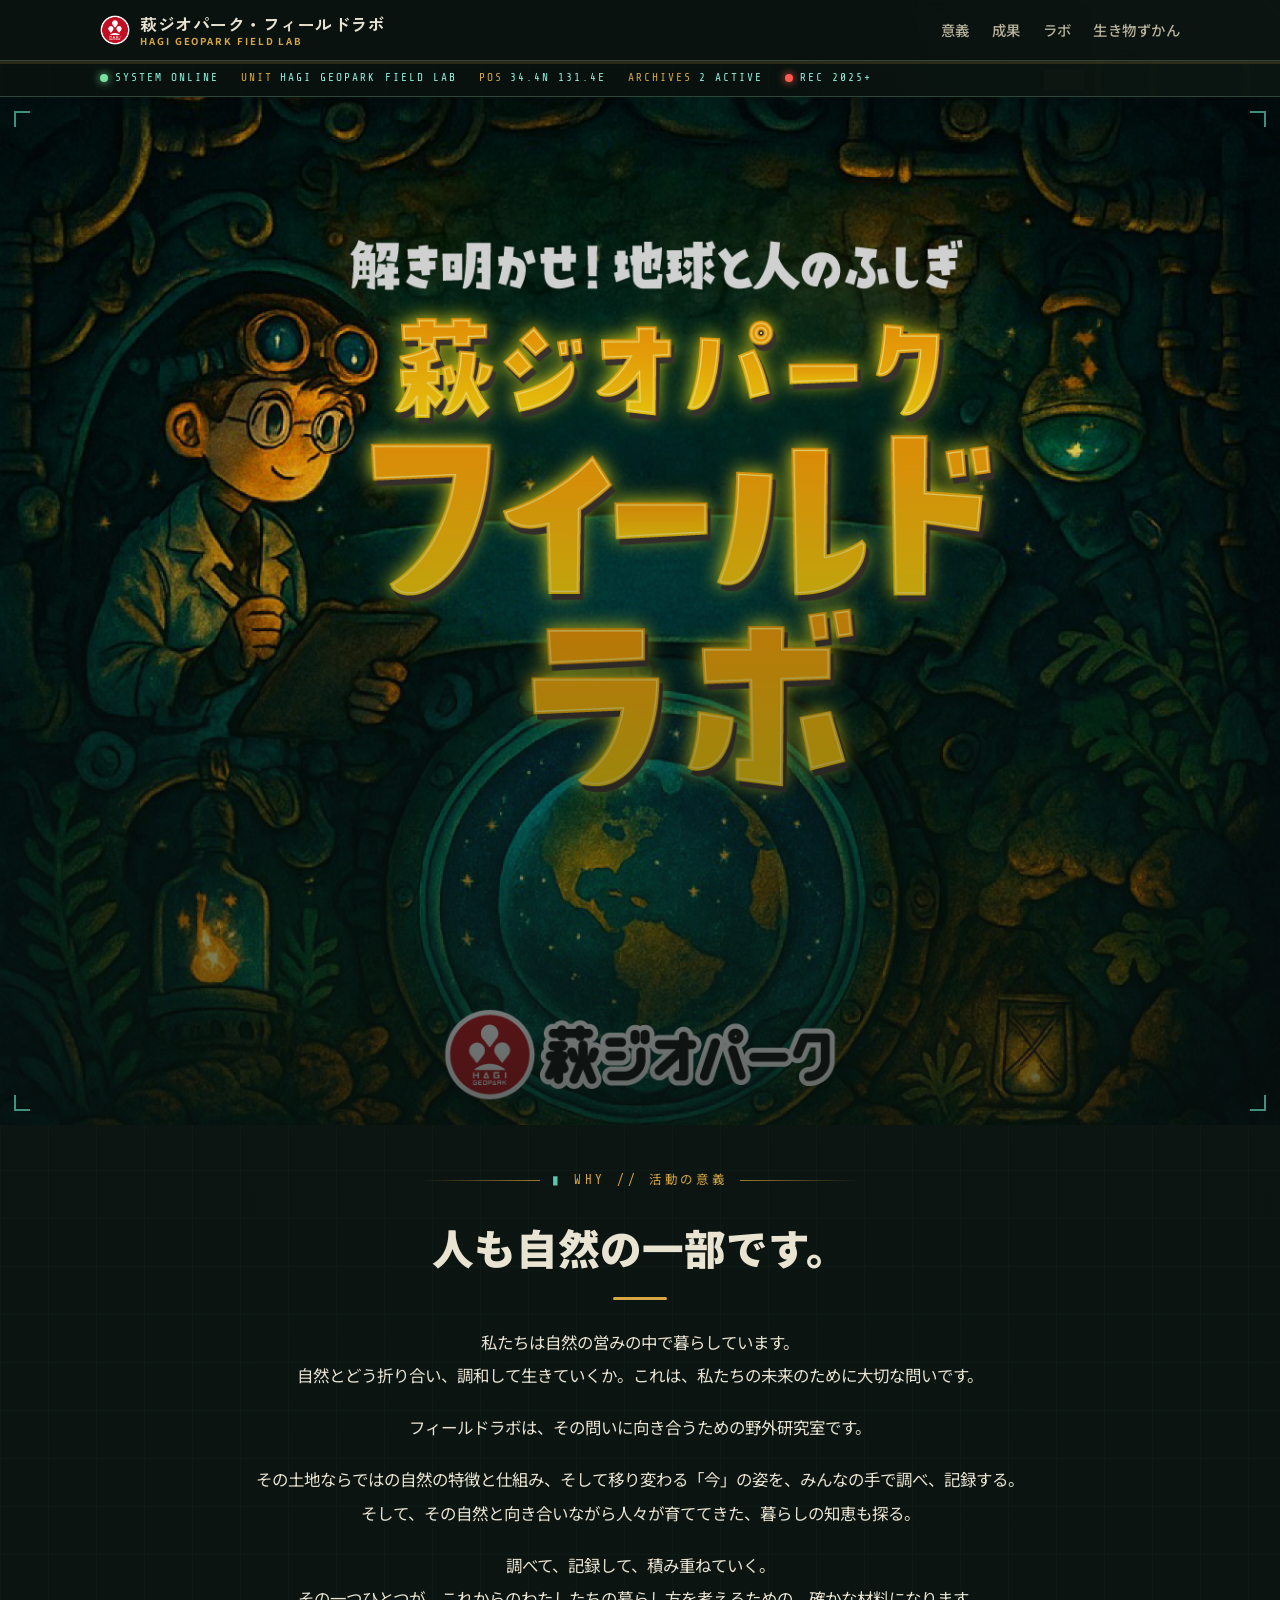
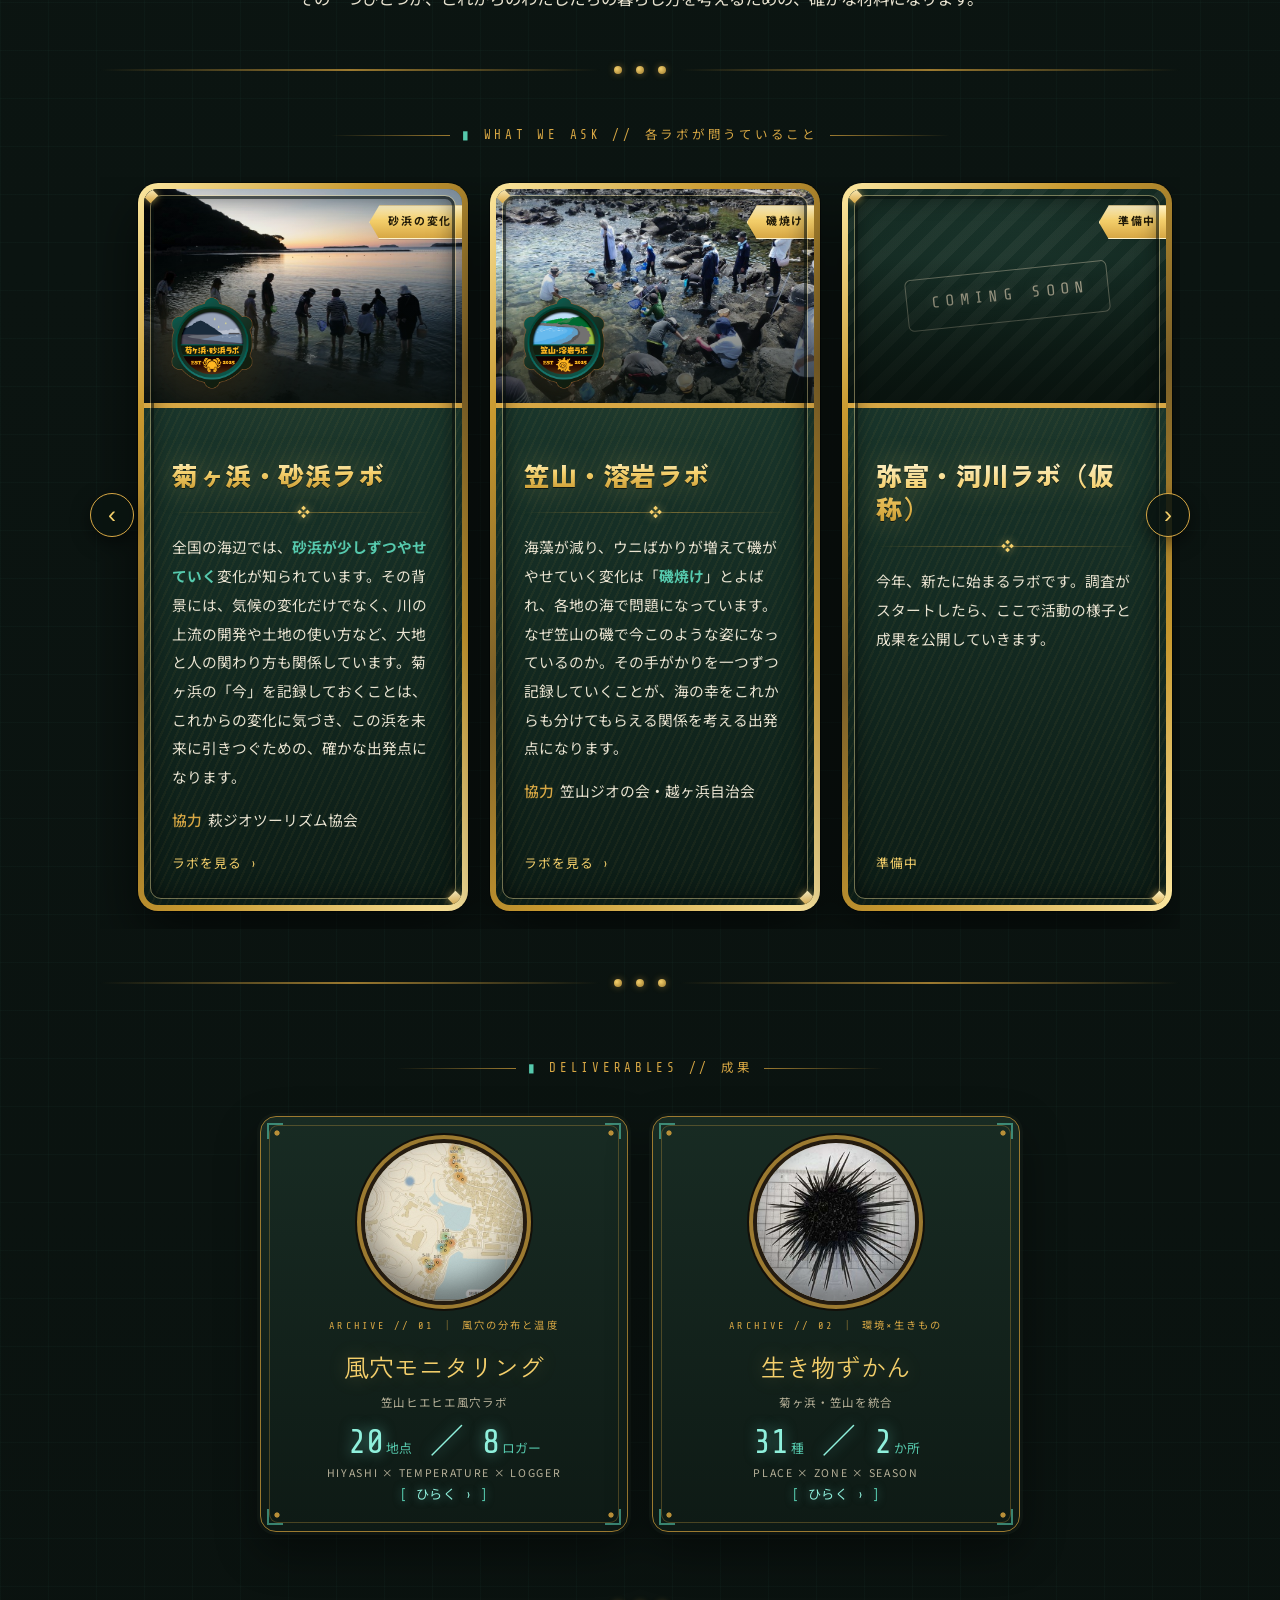
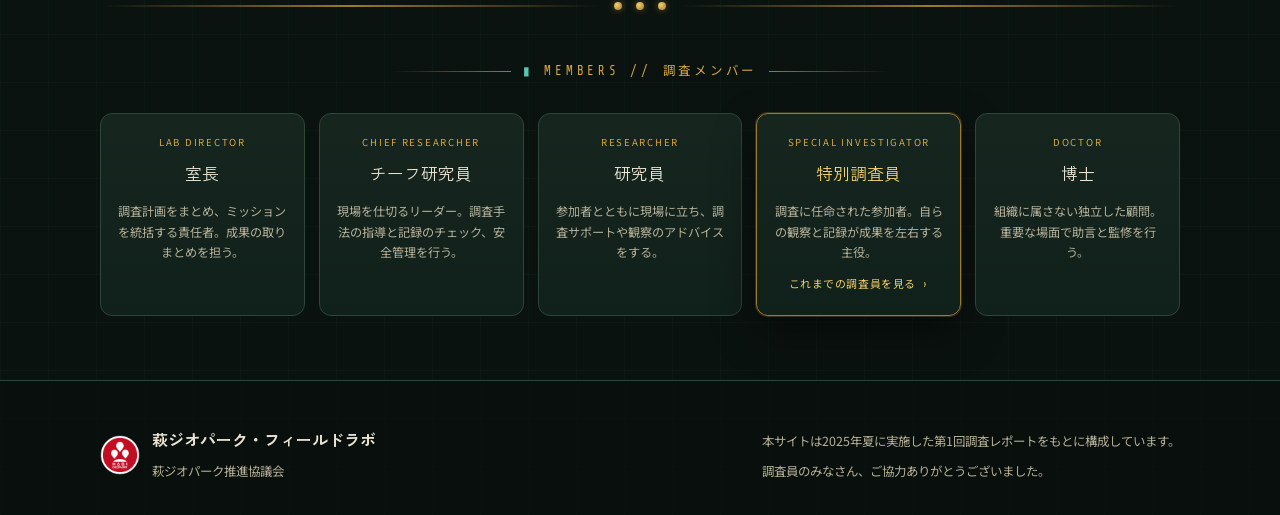
==== commit 510425d4: "4ラボに「これまでの調査でわかったこと」を置き、ウニラボの構成を整理 【4ラボ共通】 - FINDINGS を「これまでの調査でわかったこと」に統一。各ラボの冒頭で   紐づく社会課題（砂浜の衰退／磯" ====
--- a/index.html
+++ b/index.html
@@ -9,7 +9,7 @@
 <link rel="preconnect" href="https://fonts.googleapis.com">
 <link rel="preconnect" href="https://fonts.gstatic.com" crossorigin>
 <link href="https://fonts.googleapis.com/css2?family=Noto+Sans+JP:wght@400;500;700&family=Zen+Kaku+Gothic+New:wght@500;700;900&display=swap" rel="stylesheet">
-<link rel="stylesheet" href="assets/css/style.css?v=18">
+<link rel="stylesheet" href="assets/css/style.css?v=19">
 </head>
 <body>
 
@@ -232,6 +232,6 @@
   </div>
 </div>
 
-<script src="assets/js/main.js?v=18"></script>
+<script src="assets/js/main.js?v=19"></script>
 </body>
 </html>
--- a/assets/css/style.css
+++ b/assets/css/style.css
@@ -810,6 +810,10 @@
 .findings--4{ grid-template-columns:repeat(4,1fr); }
 @media (max-width:900px){ .findings--4{ grid-template-columns:1fr 1fr; } }
 @media (max-width:460px){ .findings--4{ grid-template-columns:1fr; } }
+
+.obspanel .ob-src{ flex-basis:100%; margin:2px 0 0; font-size:.76rem; line-height:1.7; color:var(--fg-dim); }
+.obspanel--plain{ display:block; }
+.obspanel--plain .ob-dl{ justify-content:center; }
 
 /* ウニラボ：計測データの散布図・分布図 */
 .datacharts{ display:grid; gap:18px; grid-template-columns:1fr 1fr; margin-top:8px; }
